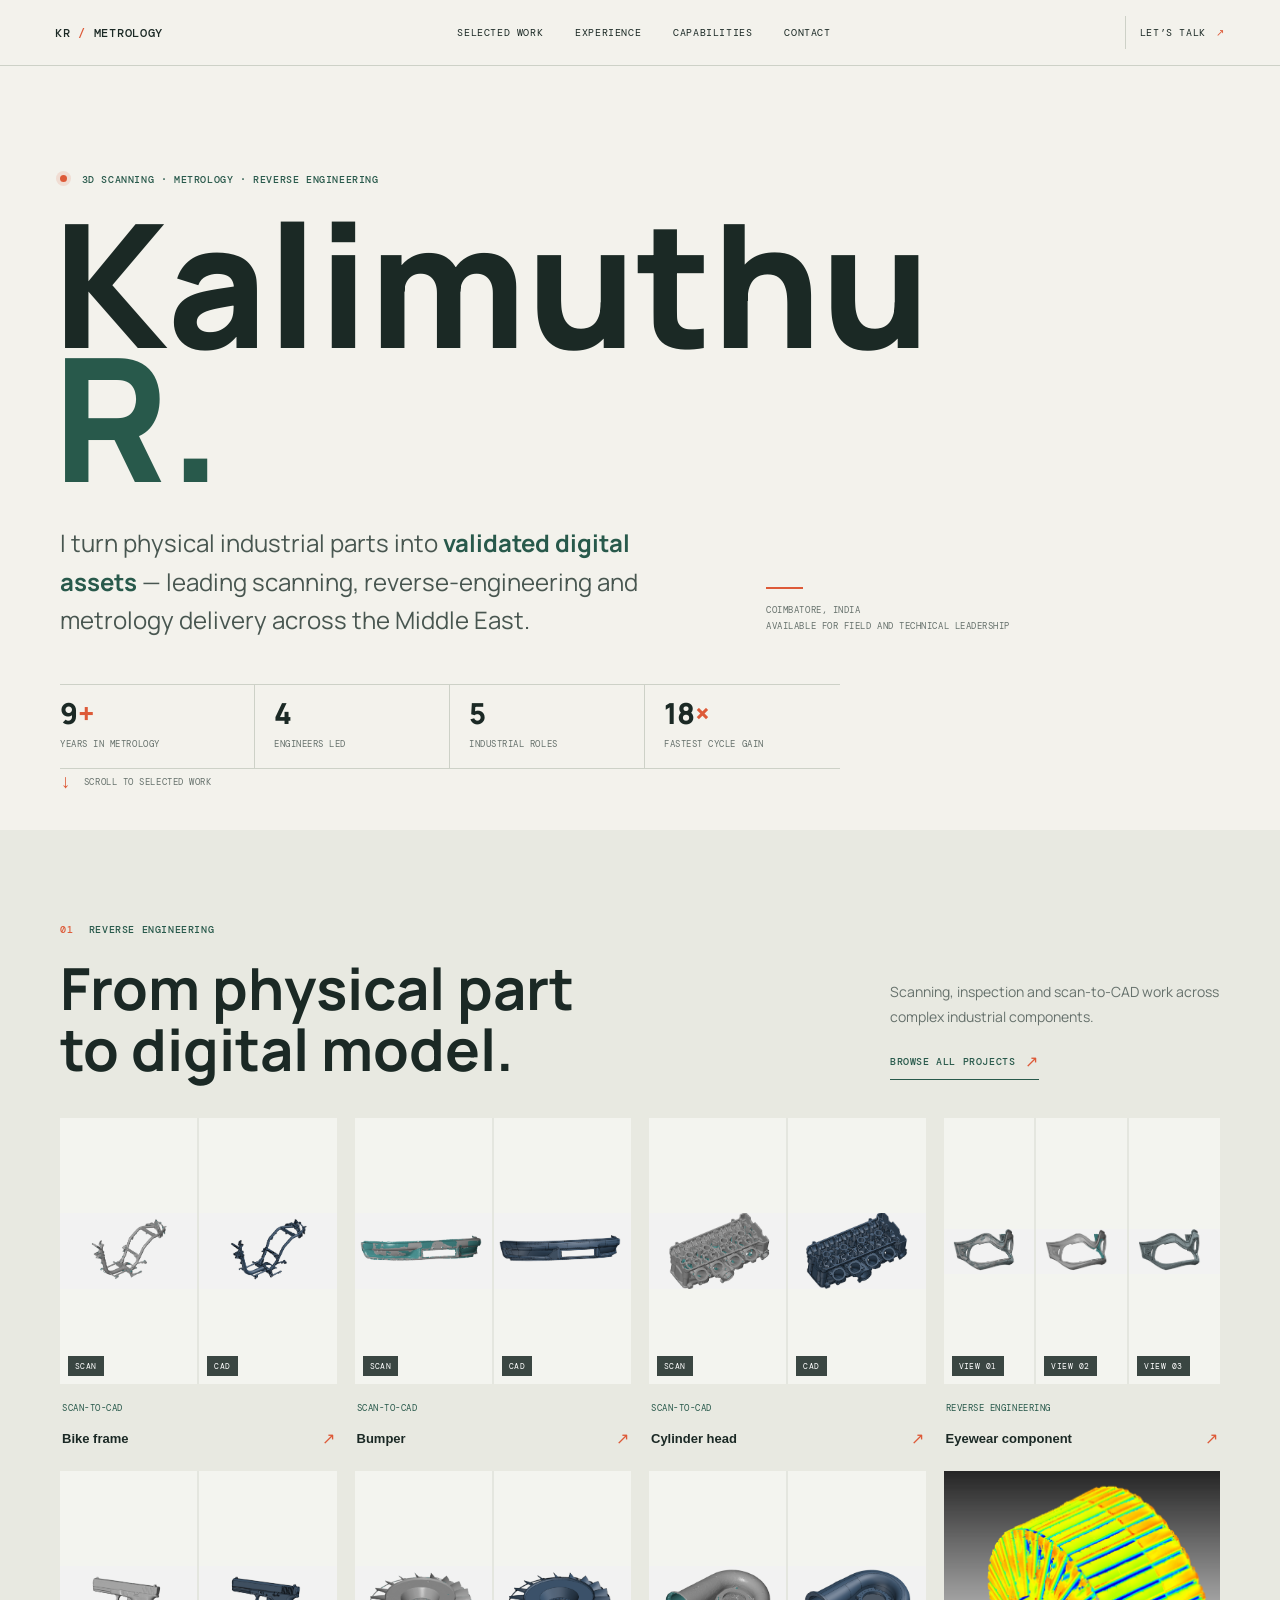
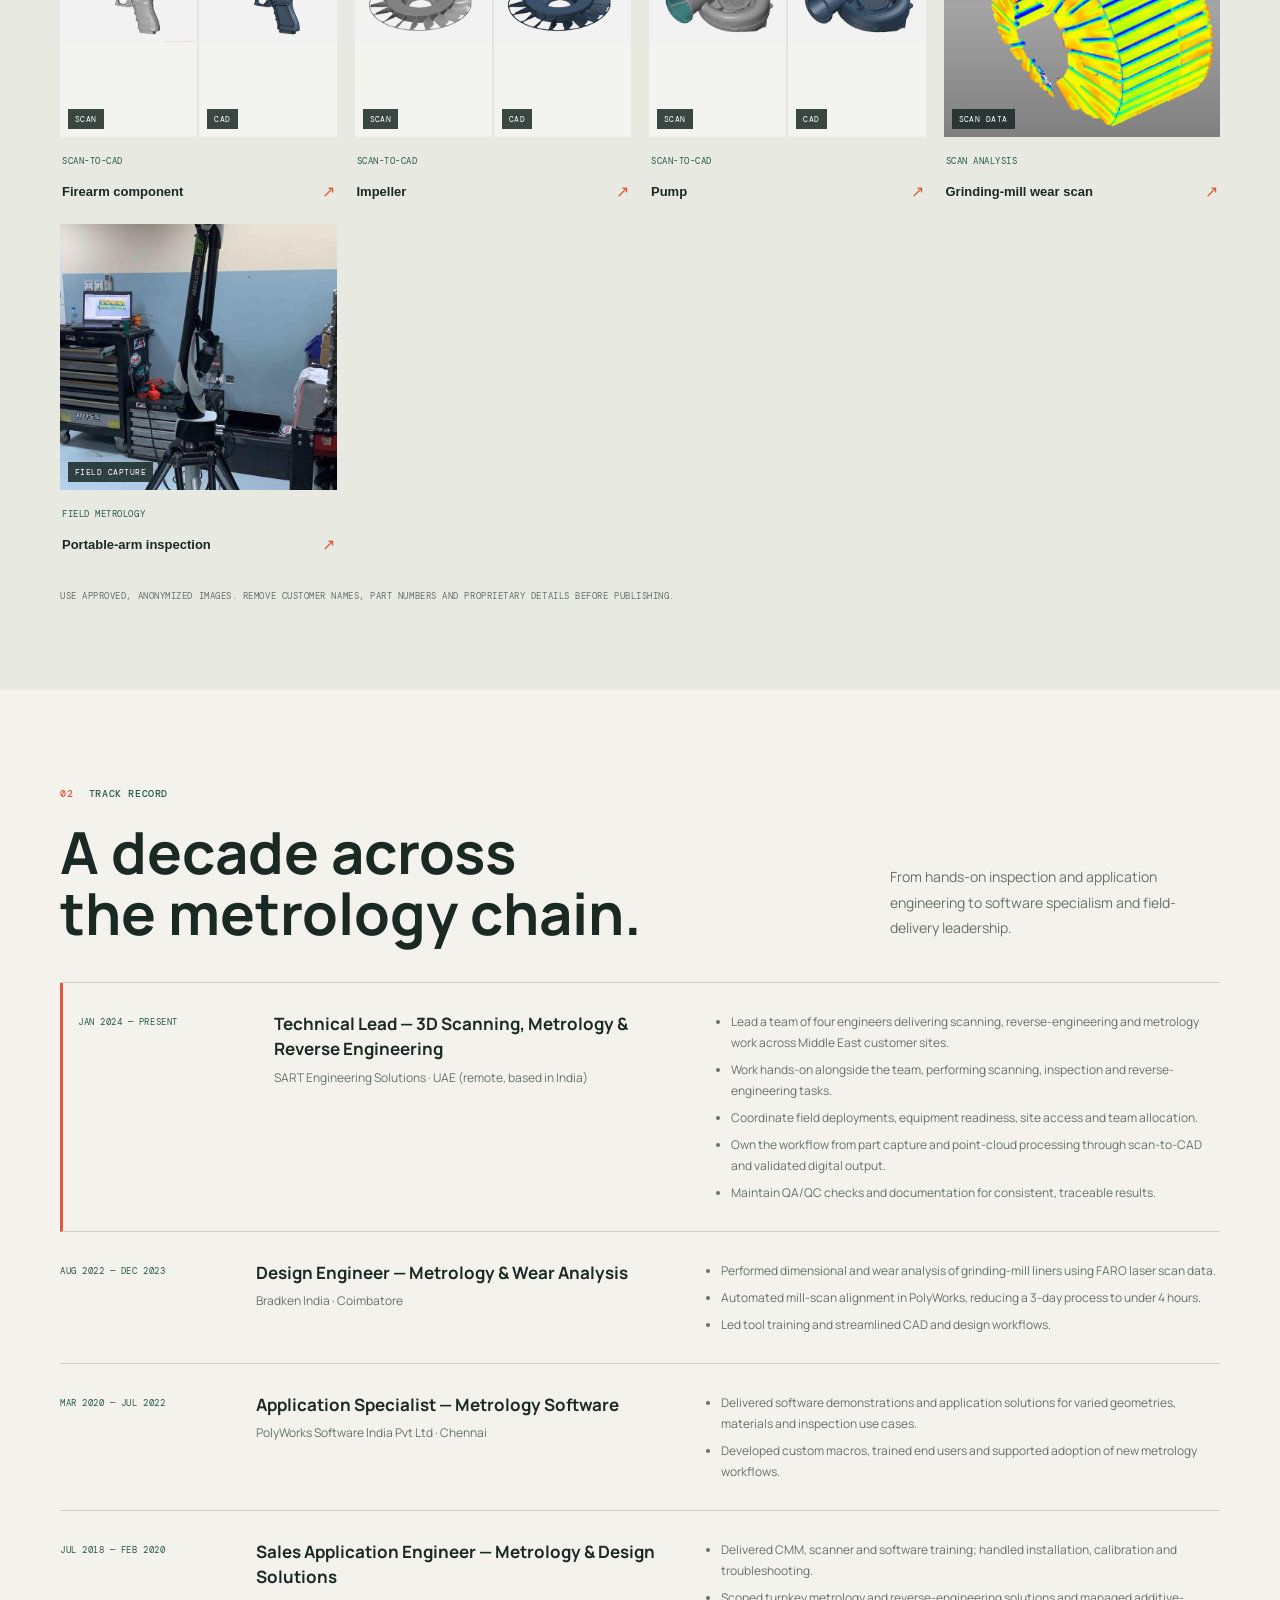
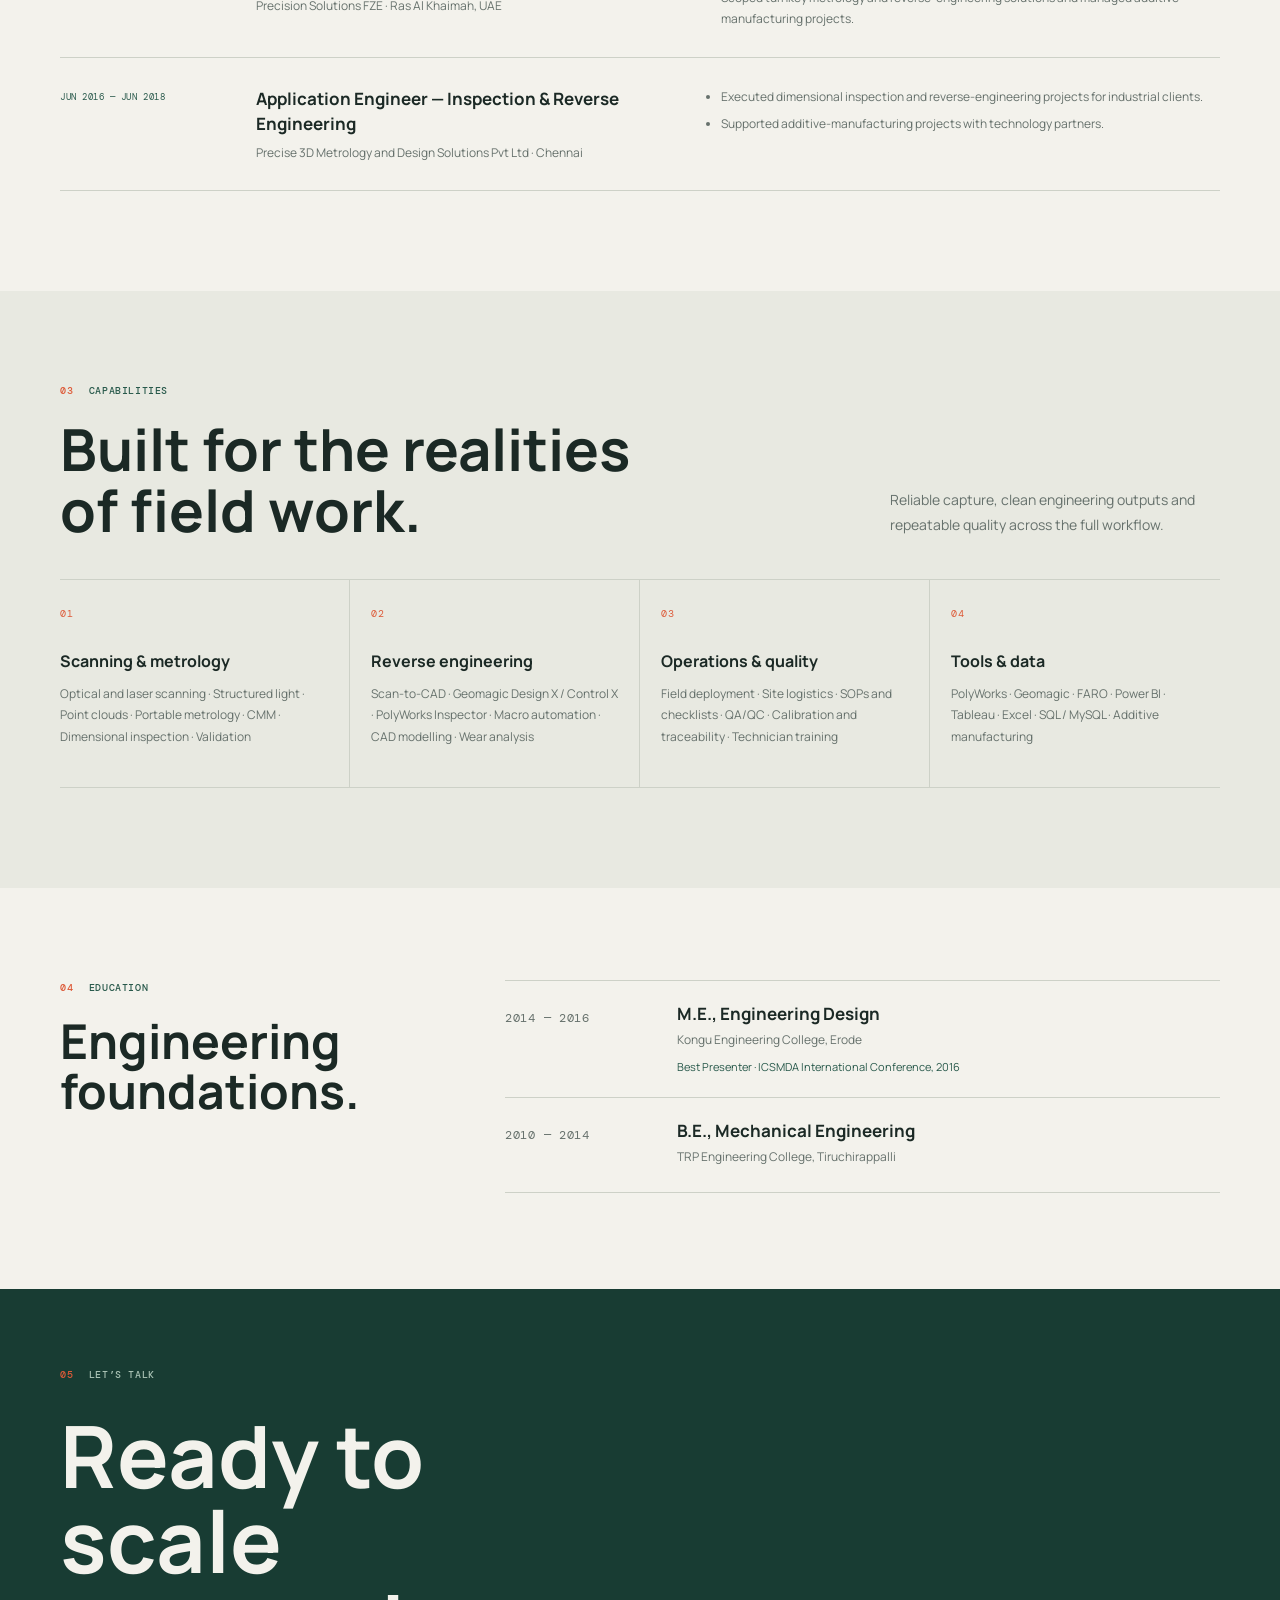
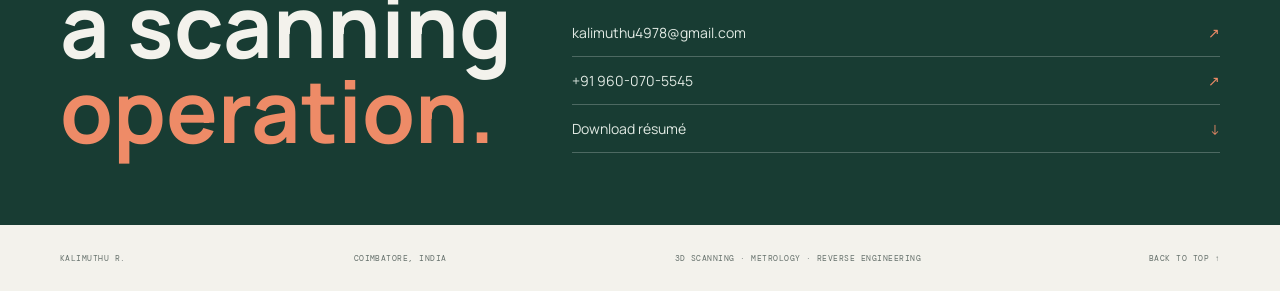
==== index.html @ 6bebb35a "Publish portfolio and GitHub Pages site" ====
<!doctype html>
<html lang="en">
  <head>
    <meta charset="utf-8" />
    <meta name="viewport" content="width=device-width, initial-scale=1" />
    <meta name="theme-color" content="#f3f2ec" />
    <meta
      name="description"
      content="Kalimuthu R. leads industrial 3D scanning, metrology and reverse-engineering delivery, building workflows that are fast, repeatable and traceable."
    />
    <title>Kalimuthu R. | 3D Scanning & Metrology</title>
    <link rel="preconnect" href="https://fonts.googleapis.com" />
    <link rel="preconnect" href="https://fonts.gstatic.com" crossorigin />
    <link
      href="https://fonts.googleapis.com/css2?family=DM+Mono:wght@400;500&family=Manrope:wght@400;500;600;700;800&display=swap"
      rel="stylesheet"
    />
    <link rel="stylesheet" href="styles.css" />
  </head>
  <body>
    <header class="topbar">
      <a class="wordmark" href="#top" aria-label="Kalimuthu R. home">KR<span> / </span>METROLOGY</a>
      <nav aria-label="Main navigation">
        <a href="#work">Selected work</a>
        <a href="#experience">Experience</a>
        <a href="#capabilities">Capabilities</a>
        <a href="#contact">Contact</a>
      </nav>
      <a class="topbar-cta" href="#contact">Let’s talk <span aria-hidden="true">↗</span></a>
    </header>

    <main id="top">
      <section class="hero section-wrap" aria-labelledby="hero-title">
        <div class="hero-copy">
          <p class="eyebrow"><span class="status-dot"></span> 3D SCANNING · METROLOGY · REVERSE ENGINEERING</p>
          <h1 id="hero-title">Kalimuthu<br /><span>R.</span></h1>
          <div class="hero-bottom">
            <p class="hero-intro">I turn physical industrial parts into <strong>validated digital assets</strong> — leading scanning, reverse-engineering and metrology delivery across the Middle East.</p>
            <div class="hero-note"><span class="note-rule"></span> Coimbatore, India<br />Available for field and technical leadership</div>
          </div>
          <div class="stats" aria-label="Career highlights">
            <div><strong>9<span>+</span></strong><small>Years in metrology</small></div>
            <div><strong>4</strong><small>Engineers led</small></div>
            <div><strong>5</strong><small>Industrial roles</small></div>
            <div><strong>18<span>×</span></strong><small>Fastest cycle gain</small></div>
          </div>
        </div>
        <a class="hero-scroll" href="#work"><span>↓</span> SCROLL TO SELECTED WORK</a>
      </section>

      <section class="work-section" id="work" aria-labelledby="work-title">
        <div class="section-wrap">
          <div class="section-heading">
            <div>
              <p class="eyebrow"><span class="section-index">01</span> REVERSE ENGINEERING</p>
              <h2 id="work-title">From physical part<br />to digital model.</h2>
            </div>
            <div class="work-actions">
              <p class="section-summary">Scanning, inspection and scan-to-CAD work across complex industrial components.</p>
              <button class="gallery-open" id="open-gallery" type="button">Browse all projects <span aria-hidden="true">↗</span></button>
            </div>
          </div>

          <div class="project-grid" id="project-grid" aria-label="Scanning and reverse-engineering projects"></div>
          <p class="image-guidance">Use approved, anonymized images. Remove customer names, part numbers and proprietary details before publishing.</p>
        </div>
      </section>

      <section class="experience-section section-wrap" id="experience" aria-labelledby="experience-title">
        <div class="section-heading">
          <div>
            <p class="eyebrow"><span class="section-index">02</span> TRACK RECORD</p>
            <h2 id="experience-title">A decade across<br />the metrology chain.</h2>
          </div>
          <p class="section-summary">From hands-on inspection and application engineering to software specialism and field-delivery leadership.</p>
        </div>
        <div class="timeline">
          <article class="role role-current">
            <p class="role-date">JAN 2024 — PRESENT</p>
            <div><h3>Technical Lead — 3D Scanning, Metrology &amp; Reverse Engineering</h3><p class="role-company">SART Engineering Solutions · UAE (remote, based in India)</p></div>
            <ul>
              <li>Lead a team of four engineers delivering scanning, reverse-engineering and metrology work across Middle East customer sites.</li>
              <li>Work hands-on alongside the team, performing scanning, inspection and reverse-engineering tasks.</li>
              <li>Coordinate field deployments, equipment readiness, site access and team allocation.</li>
              <li>Own the workflow from part capture and point-cloud processing through scan-to-CAD and validated digital output.</li>
              <li>Maintain QA/QC checks and documentation for consistent, traceable results.</li>
            </ul>
          </article>
          <article class="role">
            <p class="role-date">AUG 2022 — DEC 2023</p>
            <div><h3>Design Engineer — Metrology &amp; Wear Analysis</h3><p class="role-company">Bradken India · Coimbatore</p></div>
            <ul>
              <li>Performed dimensional and wear analysis of grinding-mill liners using FARO laser scan data.</li>
              <li>Automated mill-scan alignment in PolyWorks, reducing a 3-day process to under 4 hours.</li>
              <li>Led tool training and streamlined CAD and design workflows.</li>
            </ul>
          </article>
          <article class="role">
            <p class="role-date">MAR 2020 — JUL 2022</p>
            <div><h3>Application Specialist — Metrology Software</h3><p class="role-company">PolyWorks Software India Pvt Ltd · Chennai</p></div>
            <ul>
              <li>Delivered software demonstrations and application solutions for varied geometries, materials and inspection use cases.</li>
              <li>Developed custom macros, trained end users and supported adoption of new metrology workflows.</li>
            </ul>
          </article>
          <article class="role">
            <p class="role-date">JUL 2018 — FEB 2020</p>
            <div><h3>Sales Application Engineer — Metrology &amp; Design Solutions</h3><p class="role-company">Precision Solutions FZE · Ras Al Khaimah, UAE</p></div>
            <ul>
              <li>Delivered CMM, scanner and software training; handled installation, calibration and troubleshooting.</li>
              <li>Scoped turnkey metrology and reverse-engineering solutions and managed additive-manufacturing projects.</li>
            </ul>
          </article>
          <article class="role">
            <p class="role-date">JUN 2016 — JUN 2018</p>
            <div><h3>Application Engineer — Inspection &amp; Reverse Engineering</h3><p class="role-company">Precise 3D Metrology and Design Solutions Pvt Ltd · Chennai</p></div>
            <ul>
              <li>Executed dimensional inspection and reverse-engineering projects for industrial clients.</li>
              <li>Supported additive-manufacturing projects with technology partners.</li>
            </ul>
          </article>
        </div>
      </section>

      <section class="capabilities-section" id="capabilities" aria-labelledby="capabilities-title">
        <div class="section-wrap">
          <div class="section-heading">
            <div><p class="eyebrow"><span class="section-index">03</span> CAPABILITIES</p><h2 id="capabilities-title">Built for the realities<br />of field work.</h2></div>
            <p class="section-summary">Reliable capture, clean engineering outputs and repeatable quality across the full workflow.</p>
          </div>
          <div class="capability-grid">
            <article><span class="cap-number">01</span><h3>Scanning &amp; metrology</h3><p>Optical and laser scanning · Structured light · Point clouds · Portable metrology · CMM · Dimensional inspection · Validation</p></article>
            <article><span class="cap-number">02</span><h3>Reverse engineering</h3><p>Scan-to-CAD · Geomagic Design X / Control X · PolyWorks Inspector · Macro automation · CAD modelling · Wear analysis</p></article>
            <article><span class="cap-number">03</span><h3>Operations &amp; quality</h3><p>Field deployment · Site logistics · SOPs and checklists · QA/QC · Calibration and traceability · Technician training</p></article>
            <article><span class="cap-number">04</span><h3>Tools &amp; data</h3><p>PolyWorks · Geomagic · FARO · Power BI · Tableau · Excel · SQL / MySQL · Additive manufacturing</p></article>
          </div>
        </div>
      </section>

      <section class="education-section section-wrap" aria-labelledby="education-title">
        <div class="education-heading"><p class="eyebrow"><span class="section-index">04</span> EDUCATION</p><h2 id="education-title">Engineering<br />foundations.</h2></div>
        <div class="education-list">
          <article><p class="role-date">2014 — 2016</p><div><h3>M.E., Engineering Design</h3><p>Kongu Engineering College, Erode</p><small>Best Presenter · ICSMDA International Conference, 2016</small></div></article>
          <article><p class="role-date">2010 — 2014</p><div><h3>B.E., Mechanical Engineering</h3><p>TRP Engineering College, Tiruchirappalli</p></div></article>
        </div>
      </section>

      <section class="contact-section" id="contact" aria-labelledby="contact-title">
        <div class="section-wrap contact-inner">
          <p class="eyebrow"><span class="section-index">05</span> LET’S TALK</p>
          <h2 id="contact-title">Ready to scale<br />a scanning <em>operation.</em></h2>
          <div class="contact-links">
            <a href="mailto:kalimuthu4978@gmail.com">kalimuthu4978@gmail.com <span aria-hidden="true">↗</span></a>
            <a href="tel:+919600705545">+91 960-070-5545 <span aria-hidden="true">↗</span></a>
            <a href="assets/Kalimuthu_R_Resume.pdf" download>Download résumé <span aria-hidden="true">↓</span></a>
          </div>
        </div>
      </section>
    </main>

    <dialog class="gallery-dialog" id="project-gallery" aria-labelledby="gallery-title">
      <div class="gallery-shell">
        <div class="gallery-topline">
          <div><p class="eyebrow">PROJECT GALLERY</p><h2 id="gallery-title">Scanning &amp; reverse-engineering projects</h2></div>
          <button class="gallery-close" type="button" aria-label="Close project gallery">×</button>
        </div>
        <div class="gallery-viewport">
          <div class="gallery-track" id="gallery-track"></div>
        </div>
        <div class="gallery-controls">
          <button class="gallery-arrow" id="gallery-previous" type="button"><span aria-hidden="true">←</span> Previous</button>
          <span class="gallery-count" id="gallery-count" aria-live="polite">01 / 09</span>
          <div class="gallery-dots" aria-label="Choose a project"></div>
          <button class="gallery-arrow" id="gallery-next" type="button">Next <span aria-hidden="true">→</span></button>
        </div>
      </div>
    </dialog>

    <footer class="footer section-wrap"><span>KALIMUTHU R.</span><span>COIMBATORE, INDIA</span><span>3D SCANNING · METROLOGY · REVERSE ENGINEERING</span><a href="#top">BACK TO TOP ↑</a></footer>

    <script>
      const projects = [
        {
          title: "Bike frame",
          category: "Scan-to-CAD",
          description: "Captured scan and reconstructed CAD views of a bike frame.",
          images: [
            { src: "assets/RE/Bike%20Frame/Scan.png", label: "SCAN", alt: "3D scan of a bike frame" },
            { src: "assets/RE/Bike%20Frame/CAD.png", label: "CAD", alt: "CAD model of a bike frame" },
          ],
        },
        {
          title: "Bumper",
          category: "Scan-to-CAD",
          description: "Scan and CAD references for a bumper component.",
          images: [
            { src: "assets/RE/Bumper/scan.png", label: "SCAN", alt: "3D scan of a bumper" },
            { src: "assets/RE/Bumper/CAD.png", label: "CAD", alt: "CAD model of a bumper" },
          ],
        },
        {
          title: "Cylinder head",
          category: "Scan-to-CAD",
          description: "Scanned and reconstructed views of a cylinder head.",
          images: [
            { src: "assets/RE/cylinder%20head/scan.png", label: "SCAN", alt: "3D scan of a cylinder head" },
            { src: "assets/RE/cylinder%20head/cad.png", label: "CAD", alt: "CAD model of a cylinder head" },
          ],
        },
        {
          title: "Eyewear component",
          category: "Reverse engineering",
          description: "Three reference views from an eyewear reverse-engineering project.",
          images: [
            { src: "assets/RE/Eye%20wear/01.png", label: "VIEW 01", alt: "Eyewear project reference view 1" },
            { src: "assets/RE/Eye%20wear/02.png", label: "VIEW 02", alt: "Eyewear project reference view 2" },
            { src: "assets/RE/Eye%20wear/03.png", label: "VIEW 03", alt: "Eyewear project reference view 3" },
          ],
        },
        {
          title: "Firearm component",
          category: "Scan-to-CAD",
          description: "Scan and CAD reference views of a firearm component.",
          images: [
            { src: "assets/RE/gun/scan.png", label: "SCAN", alt: "3D scan of a firearm component" },
            { src: "assets/RE/gun/CAD.png", label: "CAD", alt: "CAD model of a firearm component" },
          ],
        },
        {
          title: "Impeller",
          category: "Scan-to-CAD",
          description: "Captured scan and CAD reconstruction references for an impeller.",
          images: [
            { src: "assets/RE/impeller/scan.png", label: "SCAN", alt: "3D scan of an impeller" },
            { src: "assets/RE/impeller/cad.png", label: "CAD", alt: "CAD model of an impeller" },
          ],
        },
        {
          title: "Pump",
          category: "Scan-to-CAD",
          description: "Scan and CAD reference views of a pump component.",
          images: [
            { src: "assets/RE/pump/scan.png", label: "SCAN", alt: "3D scan of a pump component" },
            { src: "assets/RE/pump/cad.png", label: "CAD", alt: "CAD model of a pump component" },
          ],
        },
        {
          title: "Grinding-mill wear scan",
          category: "Scan analysis",
          description: "Color-map visualization from an industrial scan and wear-analysis workflow.",
          images: [
            { src: "assets/mill-scan-alignment.jpg", label: "SCAN DATA", alt: "Color-map scan visualization of a grinding-mill liner" },
          ],
        },
        {
          title: "Portable-arm inspection",
          category: "Field metrology",
          description: "Portable metrology setup for capturing a mechanical component.",
          images: [
            { src: "assets/field-scanning.jpeg", label: "FIELD CAPTURE", alt: "Portable measuring arm set up beside an engine component" },
          ],
        },
      ];

      const projectGrid = document.querySelector("#project-grid");
      const gallery = document.querySelector("#project-gallery");
      const galleryTrack = document.querySelector("#gallery-track");
      const galleryCount = document.querySelector("#gallery-count");
      const galleryDotsContainer = document.querySelector(".gallery-dots");
      const gallerySlides = [];
      const galleryDots = [];
      let activeSlide = 0;

      projects.forEach((project, index) => {
        const card = document.createElement("button");
        card.className = "project-card";
        card.type = "button";
        card.dataset.gallerySlide = String(index);
        card.setAttribute("aria-label", `Open project: ${project.title}`);

        const cardImages = document.createElement("span");
        cardImages.className = `project-card-media${project.images.length === 1 ? " single" : ""}`;
        cardImages.style.gridTemplateColumns = `repeat(${project.images.length}, minmax(0, 1fr))`;
        project.images.forEach((image) => cardImages.append(createProjectImage(image, false)));

        const cardCaption = document.createElement("span");
        cardCaption.className = "project-card-caption";
        const category = document.createElement("span");
        category.className = "project-card-type";
        category.textContent = project.category;
        const title = document.createElement("strong");
        title.textContent = project.title;
        const arrow = document.createElement("span");
        arrow.className = "project-card-arrow";
        arrow.setAttribute("aria-hidden", "true");
        arrow.textContent = "↗";
        cardCaption.append(category, title, arrow);
        card.append(cardImages, cardCaption);
        projectGrid.append(card);

        const slide = document.createElement("article");
        slide.className = "gallery-slide";
        slide.setAttribute("aria-label", `Project ${index + 1} of ${projects.length}: ${project.title}`);
        const galleryImages = document.createElement("div");
        galleryImages.className = `gallery-images count-${project.images.length}`;
        galleryImages.dataset.count = String(project.images.length);
        galleryImages.style.gridTemplateColumns = `repeat(${project.images.length === 3 ? 2 : project.images.length}, minmax(0, 1fr))`;
        project.images.forEach((image) => galleryImages.append(createProjectImage(image, true)));

        const caption = document.createElement("div");
        caption.className = "gallery-caption";
        const projectType = document.createElement("p");
        projectType.className = "project-card-type";
        projectType.textContent = `${project.category} · ${String(index + 1).padStart(2, "0")}`;
        const projectTitle = document.createElement("h3");
        projectTitle.textContent = project.title;
        const description = document.createElement("p");
        description.textContent = project.description;
        caption.append(projectType, projectTitle, description);
        slide.append(galleryImages, caption);
        galleryTrack.append(slide);
        gallerySlides.push(slide);

        const dot = document.createElement("button");
        dot.type = "button";
        dot.setAttribute("aria-label", `Show project ${index + 1}: ${project.title}`);
        dot.setAttribute("aria-pressed", String(index === 0));
        galleryDotsContainer.append(dot);
        galleryDots.push(dot);
      });

      function createProjectImage(image, inGallery) {
        const frame = document.createElement(inGallery ? "figure" : "span");
        frame.className = "project-image";
        const photo = new Image();
        photo.src = image.src;
        photo.alt = image.alt;
        photo.loading = "lazy";
        const label = document.createElement(inGallery ? "figcaption" : "span");
        label.className = "project-image-label";
        label.textContent = image.label;
        frame.append(photo, label);
        return frame;
      }

      function showSlide(index) {
        activeSlide = (index + gallerySlides.length) % gallerySlides.length;
        galleryTrack.style.transform = `translateX(-${activeSlide * 100}%)`;
        galleryCount.textContent = `${String(activeSlide + 1).padStart(2, "0")} / ${String(gallerySlides.length).padStart(2, "0")}`;
        gallerySlides[activeSlide].querySelectorAll("img").forEach((photo) => { photo.loading = "eager"; });
        galleryDots.forEach((dot, dotIndex) => dot.setAttribute("aria-pressed", String(dotIndex === activeSlide)));
      }

      function openGallery(index = 0) {
        showSlide(index);
        gallery.showModal();
      }

      document.querySelector("#open-gallery").addEventListener("click", () => openGallery());
      document.querySelectorAll("[data-gallery-slide]").forEach((card) => {
        card.addEventListener("click", () => openGallery(Number(card.dataset.gallerySlide)));
      });
      document.querySelector(".gallery-close").addEventListener("click", () => gallery.close());
      document.querySelector("#gallery-previous").addEventListener("click", () => showSlide(activeSlide - 1));
      document.querySelector("#gallery-next").addEventListener("click", () => showSlide(activeSlide + 1));
      galleryDots.forEach((dot, index) => dot.addEventListener("click", () => showSlide(index)));
      gallery.addEventListener("click", (event) => {
        if (event.target === gallery) gallery.close();
      });
      document.addEventListener("keydown", (event) => {
        if (!gallery.open) return;
        if (event.key === "Escape") gallery.close();
        if (event.key === "ArrowRight") showSlide(activeSlide + 1);
        if (event.key === "ArrowLeft") showSlide(activeSlide - 1);
      });
    </script>
  </body>
</html>
---- styles.css ----
:root {
  color-scheme: light;
  --paper: #f3f2ec;
  --paper-deep: #e8e9e1;
  --ink: #1b2925;
  --muted: #66716c;
  --line: #cdd1c7;
  --green: #28594b;
  --green-dark: #183c33;
  --signal: #dd5a38;
  --mono: "DM Mono", "Courier New", monospace;
  --sans: "Manrope", "Trebuchet MS", sans-serif;
  font-family: var(--sans);
  font-synthesis: none;
  text-rendering: optimizeLegibility;
  scroll-behavior: smooth;
}

* { box-sizing: border-box; }
body { margin: 0; background: var(--paper); color: var(--ink); }
a { color: inherit; }
.section-wrap { width: min(1160px, calc(100% - 64px)); margin-inline: auto; }
.topbar { height: 66px; padding: 0 4.3vw; display: flex; align-items: center; justify-content: space-between; gap: 32px; border-bottom: 1px solid var(--line); background: var(--paper); }
.wordmark, .topbar nav a, .topbar-cta, .eyebrow, .hero-note, .stats small, .hero-scroll, .project-meta, .result-line, .image-guidance, .role-date, .cap-number, .photo-placeholder, .photo-caption, .footer { font-family: var(--mono); text-transform: uppercase; letter-spacing: .06em; }
.wordmark { text-decoration: none; font-size: 12px; font-weight: 500; white-space: nowrap; }
.wordmark span { color: var(--signal); }
.topbar nav { display: flex; align-items: center; gap: clamp(16px, 2.5vw, 36px); }
.topbar nav a, .topbar-cta { font-size: 10px; text-decoration: none; transition: color .2s ease; }
.topbar nav a:hover, .topbar-cta:hover { color: var(--signal); }
.topbar-cta { padding: 10px 0 10px 14px; border-left: 1px solid var(--line); white-space: nowrap; }
.topbar-cta span { color: var(--signal); padding-left: 4px; }
.hero { min-height: 690px; padding-top: 106px; padding-bottom: 36px; display: flex; flex-direction: column; justify-content: space-between; position: relative; }
.hero::before { content: ""; position: absolute; z-index: 0; inset: 0; pointer-events: none; opacity: .34; background-image: linear-gradient(to right, transparent 49.7%, #d9dcd4 50%, transparent 50.3%), linear-gradient(to bottom, transparent 49.7%, #d9dcd4 50%, transparent 50.3%); background-size: 96px 96px; mask-image: linear-gradient(to bottom, #000 0%, transparent 82%); }
.hero-copy, .hero-scroll { position: relative; z-index: 1; }
.eyebrow { margin: 0; color: var(--green); font-size: 10px; font-weight: 500; line-height: 1.6; }
.status-dot { display: inline-block; width: 7px; height: 7px; margin-right: 8px; border-radius: 50%; background: var(--signal); vertical-align: 1px; box-shadow: 0 0 0 4px #dd5a3824; }
.hero h1 { margin: 28px 0 26px -7px; font-size: 172px; font-weight: 800; line-height: .78; letter-spacing: 0; }
.hero h1 span { color: var(--green); }
.hero-bottom { display: flex; align-items: end; justify-content: space-between; gap: 40px; max-width: 950px; }
.hero-intro { max-width: 625px; margin: 14px 0 0; font-size: 24px; line-height: 1.6; color: #485650; }
.hero-intro strong { color: var(--green); font-weight: 700; }
.hero-note { min-width: 220px; padding-bottom: 5px; font-size: 9px; line-height: 1.8; color: var(--muted); }
.note-rule { display: block; width: 37px; height: 2px; margin-bottom: 13px; background: var(--signal); }
.stats { width: min(780px, 100%); margin-top: 45px; display: grid; grid-template-columns: repeat(4, 1fr); border-block: 1px solid var(--line); }
.stats div { min-height: 83px; padding: 14px 19px 12px; border-right: 1px solid var(--line); }
.stats div:first-child { padding-left: 0; }
.stats div:last-child { border: 0; }
.stats strong { display: block; font-size: 29px; line-height: 1; font-weight: 800; }
.stats strong span { color: var(--signal); }
.stats small { display: block; margin-top: 10px; color: var(--muted); font-size: 9px; line-height: 1.4; }
.hero-scroll { display: inline-flex; align-items: center; gap: 12px; width: fit-content; color: var(--muted); font-size: 9px; text-decoration: none; }
.hero-scroll span { color: var(--signal); font-size: 19px; }
.work-section { padding: 92px 0 86px; background: var(--paper-deep); }
.section-heading { display: flex; align-items: end; justify-content: space-between; gap: 50px; margin-bottom: 38px; }
.section-index { margin-right: 9px; color: var(--signal); }
.section-heading h2, .field-copy h2, .education-heading h2 { margin: 20px 0 0; font-size: 58px; line-height: 1.05; letter-spacing: 0; font-weight: 700; }
.section-summary { max-width: 330px; margin: 0 0 4px; color: var(--muted); font-size: 14px; line-height: 1.8; }
.work-actions { display: grid; justify-items: start; gap: 18px; }
.gallery-open { padding: 0 0 7px; display: inline-flex; align-items: center; gap: 10px; border: 0; border-bottom: 1px solid var(--green); background: transparent; color: var(--green); font: 500 10px var(--mono); letter-spacing: .06em; text-transform: uppercase; cursor: pointer; }
.gallery-open span { color: var(--signal); font-size: 16px; }
.gallery-open:hover { color: var(--signal); border-color: var(--signal); }
.project-grid { display: grid; grid-template-columns: repeat(4, minmax(0, 1fr)); gap: 18px; align-items: start; }
.project-card { min-width: 0; padding: 0; display: block; border: 0; background: transparent; color: inherit; text-align: left; cursor: pointer; }
.project-card:focus-visible, .gallery-open:focus-visible, .gallery-close:focus-visible, .gallery-arrow:focus-visible, .gallery-dots button:focus-visible { outline: 2px solid var(--signal); outline-offset: 4px; }
.project-card-media { aspect-ratio: 1.04; display: grid; gap: 2px; overflow: hidden; background: #e4e6df; }
.project-card-media.single { grid-template-columns: 1fr !important; }
.project-image { position: relative; min-width: 0; min-height: 0; display: block; overflow: hidden; background: #f3f4ef; }
.project-image img { display: block; width: 100%; height: 100%; object-fit: contain; background: #f3f4ef; }
.project-card-media.single .project-image img { object-fit: cover; }
.project-image-label { position: absolute; z-index: 1; left: 8px; bottom: 8px; padding: 5px 7px; background: #1b2925d9; color: white; font: 8px var(--mono); letter-spacing: .06em; }
.project-card-caption { min-height: 69px; padding: 13px 2px 0; display: grid; grid-template-columns: 1fr auto; align-items: center; gap: 5px 8px; }
.project-card-type { grid-column: 1 / -1; margin: 0; color: var(--green); font: 9px var(--mono); letter-spacing: .06em; text-transform: uppercase; }
.project-card-caption strong { font-size: 13px; line-height: 1.35; font-weight: 700; }
.project-card-arrow { color: var(--signal); font-size: 16px; transition: transform .2s ease; }
.project-card:hover .project-card-arrow { transform: translate(2px, -2px); }
.project-card:hover .project-image img { transform: scale(1.025); }
.project-card .project-image img { transition: transform .35s ease; }
.image-guidance { margin: 30px 0 0; color: var(--muted); font-size: 9px; line-height: 1.7; }
.field-section { padding: 88px 0; background: var(--green-dark); color: var(--paper); }
.field-layout { display: grid; grid-template-columns: .72fr 1.28fr; align-items: center; gap: 64px; }
.field-copy .eyebrow { color: #a9c2b4; }
.field-copy h2 { margin-top: 25px; font-size: clamp(38px, 5vw, 60px); }
.field-copy > p:last-child { max-width: 320px; margin: 18px 0 0; color: #c0cdc6; font-size: 14px; line-height: 1.8; }
.field-photo { height: 440px; background-color: #33564a; background-image: linear-gradient(135deg, #31594b 0%, #23443b 100%); }
.field-photo .photo-placeholder { color: #d3e0d8; }
.field-photo .photo-placeholder small { color: #b2c3b8; }
.experience-section { padding-top: 96px; padding-bottom: 100px; }
.timeline { border-top: 1px solid var(--line); }
.role { display: grid; grid-template-columns: 170px minmax(240px, .82fr) minmax(270px, 1fr); gap: 26px; padding: 28px 0; border-bottom: 1px solid var(--line); }
.role-current { border-left: 3px solid var(--signal); padding-left: 15px; }
.role-date { margin: 4px 0 0; color: var(--green); font-size: 9px; line-height: 1.7; }
.role h3 { margin: 0; font-size: 17px; line-height: 1.5; }
.role-company { margin: 6px 0 0; color: var(--muted); font-size: 12px; line-height: 1.6; }
.role ul { margin: 0; padding-left: 16px; color: var(--muted); font-size: 12px; line-height: 1.75; }
.role li + li { margin-top: 6px; }
.capabilities-section { padding: 92px 0 100px; background: var(--paper-deep); }
.capability-grid { display: grid; grid-template-columns: repeat(4, 1fr); border-block: 1px solid var(--line); }
.capability-grid article { min-height: 207px; padding: 20px 21px 18px; border-right: 1px solid var(--line); }
.capability-grid article:first-child { padding-left: 0; }
.capability-grid article:last-child { border: 0; }
.cap-number { color: var(--signal); font-size: 10px; }
.capability-grid h3 { margin: 28px 0 11px; font-size: 16px; }
.capability-grid p { margin: 0; color: var(--muted); font-size: 12px; line-height: 1.8; }
.education-section { display: grid; grid-template-columns: .7fr 1.3fr; gap: 60px; padding-top: 92px; padding-bottom: 96px; }
.education-heading h2 { font-size: 48px; }
.education-list article { display: grid; grid-template-columns: 150px 1fr; gap: 22px; padding: 21px 0; border-bottom: 1px solid var(--line); }
.education-list article:first-child { border-top: 1px solid var(--line); }
.education-list h3 { margin: 0; font-size: 17px; }
.education-list p { margin: 6px 0; color: var(--muted); font-size: 12px; }
.education-list small { color: var(--green); font-size: 11px; }
.contact-section { padding: 78px 0 72px; background: var(--green-dark); color: var(--paper); }
.contact-inner { display: grid; grid-template-columns: 1fr 1.4fr; column-gap: 50px; align-items: start; }
.contact-inner .eyebrow { color: #a9c2b4; }
.contact-inner h2 { grid-column: 1; margin: 30px 0 0; font-size: 86px; line-height: .99; }
.contact-inner h2 em { color: #ee8b67; font-style: normal; }
.contact-links { grid-column: 2; grid-row: 2; align-self: end; display: flex; flex-direction: column; margin-top: 48px; }
.contact-links a { display: flex; align-items: center; justify-content: space-between; gap: 20px; padding: 14px 0; border-bottom: 1px solid #ffffff3b; color: #e0e9e3; font-size: 14px; text-decoration: none; }
.contact-links a span { color: #ee8b67; }
.contact-links a:hover { color: white; }
.footer { min-height: 66px; display: flex; justify-content: space-between; align-items: center; gap: 20px; color: var(--muted); font-size: 8px; }
.footer a { text-decoration: none; }

.gallery-dialog { width: min(1000px, calc(100vw - 32px)); max-width: none; max-height: calc(100dvh - 32px); padding: 0; overflow: hidden; border: 1px solid var(--line); background: var(--paper); color: var(--ink); box-shadow: 0 24px 90px #101c1870; }
.gallery-dialog::backdrop { background: #10231fbd; backdrop-filter: blur(4px); }
.gallery-shell { padding: clamp(16px, 3vw, 32px); }
.gallery-topline { margin-bottom: 20px; display: flex; align-items: start; justify-content: space-between; gap: 24px; }
.gallery-topline h2 { margin: 8px 0 0; font-size: 20px; line-height: 1.25; }
.gallery-close { width: 38px; height: 38px; flex: 0 0 auto; border: 1px solid var(--line); background: transparent; color: var(--ink); font: 28px/1 var(--sans); cursor: pointer; }
.gallery-close:hover { border-color: var(--signal); color: var(--signal); }
.gallery-viewport { overflow: hidden; }
.gallery-track { display: flex; transition: transform .35s ease; touch-action: pan-y; }
.gallery-slide { width: 100%; flex: 0 0 100%; min-width: 0; }
.gallery-images { height: min(52vh, 500px); min-height: 220px; display: grid; gap: 8px; }
.gallery-images .project-image { margin: 0; }
.gallery-images.count-3 { height: auto; min-height: 0; }
.gallery-images.count-3 .project-image { height: min(25vh, 230px); }
.gallery-images.count-3 .project-image:last-child { grid-column: 1 / -1; height: min(20vh, 180px); }
.gallery-caption { padding-top: 17px; }
.gallery-caption h3 { margin: 7px 0 5px; font-size: 25px; line-height: 1.2; }
.gallery-caption > p:last-child { margin: 0; color: var(--muted); font-size: 13px; line-height: 1.6; }
.gallery-controls { padding-top: 21px; display: grid; grid-template-columns: 1fr auto auto 1fr; align-items: center; border-top: 1px solid var(--line); margin-top: 20px; }
.gallery-arrow { padding: 8px 0; display: inline-flex; align-items: center; gap: 9px; width: fit-content; border: 0; background: transparent; color: var(--green); font: 10px var(--mono); text-transform: uppercase; cursor: pointer; }
.gallery-arrow:last-child { justify-self: end; }
.gallery-arrow span { color: var(--signal); font-size: 16px; }
.gallery-count { color: var(--muted); font: 9px var(--mono); letter-spacing: .06em; }
.gallery-dots { display: flex; gap: 2px; }
.gallery-dots button { width: 24px; height: 24px; padding: 0; display: grid; place-items: center; border: 0; background: transparent; cursor: pointer; }
.gallery-dots button::before { width: 7px; height: 7px; border-radius: 50%; background: var(--line); content: ""; }
.gallery-dots button[aria-pressed="true"]::before { background: var(--signal); }

@media (max-width: 800px) {
  .topbar { padding-inline: 24px; }
  .topbar nav { gap: 14px; }
  .topbar nav a { font-size: 9px; }
  .topbar-cta { display: none; }
  .section-wrap { width: min(100% - 48px, 650px); }
  .hero { min-height: 630px; padding-top: 88px; }
  .hero h1 { font-size: 130px; }
  .hero-intro { font-size: 20px; }
  .section-heading h2, .field-copy h2 { font-size: 48px; }
  .project-info h3 { font-size: 30px; }
  .education-heading h2 { font-size: 42px; }
  .contact-inner h2 { font-size: 68px; }
  .hero-bottom { align-items: start; flex-direction: column; gap: 17px; }
  .hero-note { display: flex; align-items: center; gap: 12px; }
  .note-rule { margin: 0; }
  .stats { margin-top: 30px; }
  .section-heading { align-items: start; flex-direction: column; gap: 16px; }
  .section-summary { max-width: 480px; }
  .project-grid { grid-template-columns: repeat(2, minmax(0, 1fr)); gap: 24px 16px; }
  .work-actions { width: 100%; }
  .field-layout { grid-template-columns: 1fr; gap: 28px; }
  .field-copy > p:last-child { max-width: 500px; }
  .field-photo { height: 380px; }
  .role { grid-template-columns: 140px 1fr; gap: 12px 20px; }
  .role ul { grid-column: 2; }
  .capability-grid { grid-template-columns: repeat(2, 1fr); }
  .capability-grid article { border-bottom: 1px solid var(--line); }
  .capability-grid article:nth-child(2) { border-right: 0; }
  .capability-grid article:nth-child(3) { padding-left: 0; }
  .capability-grid article:nth-child(3), .capability-grid article:nth-child(4) { border-bottom: 0; }
  .education-section { grid-template-columns: 1fr; gap: 32px; }
  .education-list article { grid-template-columns: 140px 1fr; }
}

@media (max-width: 540px) {
  .section-wrap { width: calc(100% - 36px); }
  .topbar { height: auto; min-height: 58px; padding-inline: 18px; }
  .wordmark { font-size: 10px; }
  .topbar nav { gap: 10px; }
  .topbar nav a { font-family: var(--mono); font-size: 8px; }
  .topbar nav a:nth-child(3) { display: none; }
  .hero { min-height: 640px; padding-top: 84px; }
  .hero .eyebrow { max-width: 290px; font-size: 9px; }
  .hero h1 { margin-left: -3px; font-size: 68px; }
  .hero-intro { font-size: 17px; }
  .hero-note { font-size: 8px; }
  .stats div { min-height: 76px; padding: 12px 8px; }
  .stats strong { font-size: 23px; }
  .stats small { font-size: 8px; }
  .work-section, .capabilities-section { padding-block: 68px; }
  .section-heading h2, .field-copy h2, .education-heading h2 { font-size: 38px; }
  .project-card-media { aspect-ratio: 1.3; }
  .project-grid { grid-template-columns: 1fr; gap: 23px; }
  .project-card-caption { min-height: 64px; }
  .field-section { padding-block: 68px; }
  .field-photo { height: 290px; }
  .experience-section { padding-block: 68px; }
  .role { grid-template-columns: 1fr; gap: 12px; padding-block: 23px; }
  .role ul { grid-column: 1; }
  .role h3 { font-size: 16px; }
  .capability-grid article { min-height: 0; padding: 17px 13px 18px; }
  .capability-grid article:first-child, .capability-grid article:nth-child(3) { padding-left: 0; }
  .capability-grid h3 { margin-top: 22px; font-size: 14px; }
  .capability-grid p { font-size: 11px; }
  .education-section { padding-block: 68px; }
  .education-list article { grid-template-columns: 1fr; gap: 10px; }
  .contact-section { padding-block: 62px; }
  .contact-inner { grid-template-columns: 1fr; }
  .contact-inner h2 { font-size: 53px; }
  .contact-links { grid-column: 1; grid-row: auto; margin-top: 32px; }
  .contact-links a { font-size: 12px; }
  .footer { min-height: 80px; flex-wrap: wrap; justify-content: flex-start; padding-block: 17px; font-size: 7px; }
  .footer span:last-of-type { flex-basis: 100%; order: 2; }
  .footer a { margin-left: auto; }
  .gallery-dialog { width: calc(100vw - 20px); max-height: calc(100dvh - 20px); }
  .gallery-shell { padding: 14px; }
  .gallery-topline { margin-bottom: 14px; }
  .gallery-topline h2 { font-size: 17px; }
  .gallery-images.count-1, .gallery-images.count-2 { height: 38vh; min-height: 210px; }
  .gallery-images.count-3 .project-image { height: 23vh; min-height: 135px; }
  .gallery-images.count-3 .project-image:last-child { height: 20vh; min-height: 120px; }
  .gallery-caption h3 { font-size: 21px; }
  .gallery-controls { grid-template-columns: 1fr auto 1fr; gap: 5px; }
  .gallery-arrow { width: 44px; height: 44px; justify-content: center; font-size: 0; }
  .gallery-arrow span { font-size: 20px; }
  .gallery-dots { display: none; }
}

@media (prefers-reduced-motion: reduce) {
  :root { scroll-behavior: auto; }
  *, *::before, *::after { transition-duration: .01ms !important; }
}

@media (max-width: 380px) {
  .hero h1 { font-size: 58px; }
}
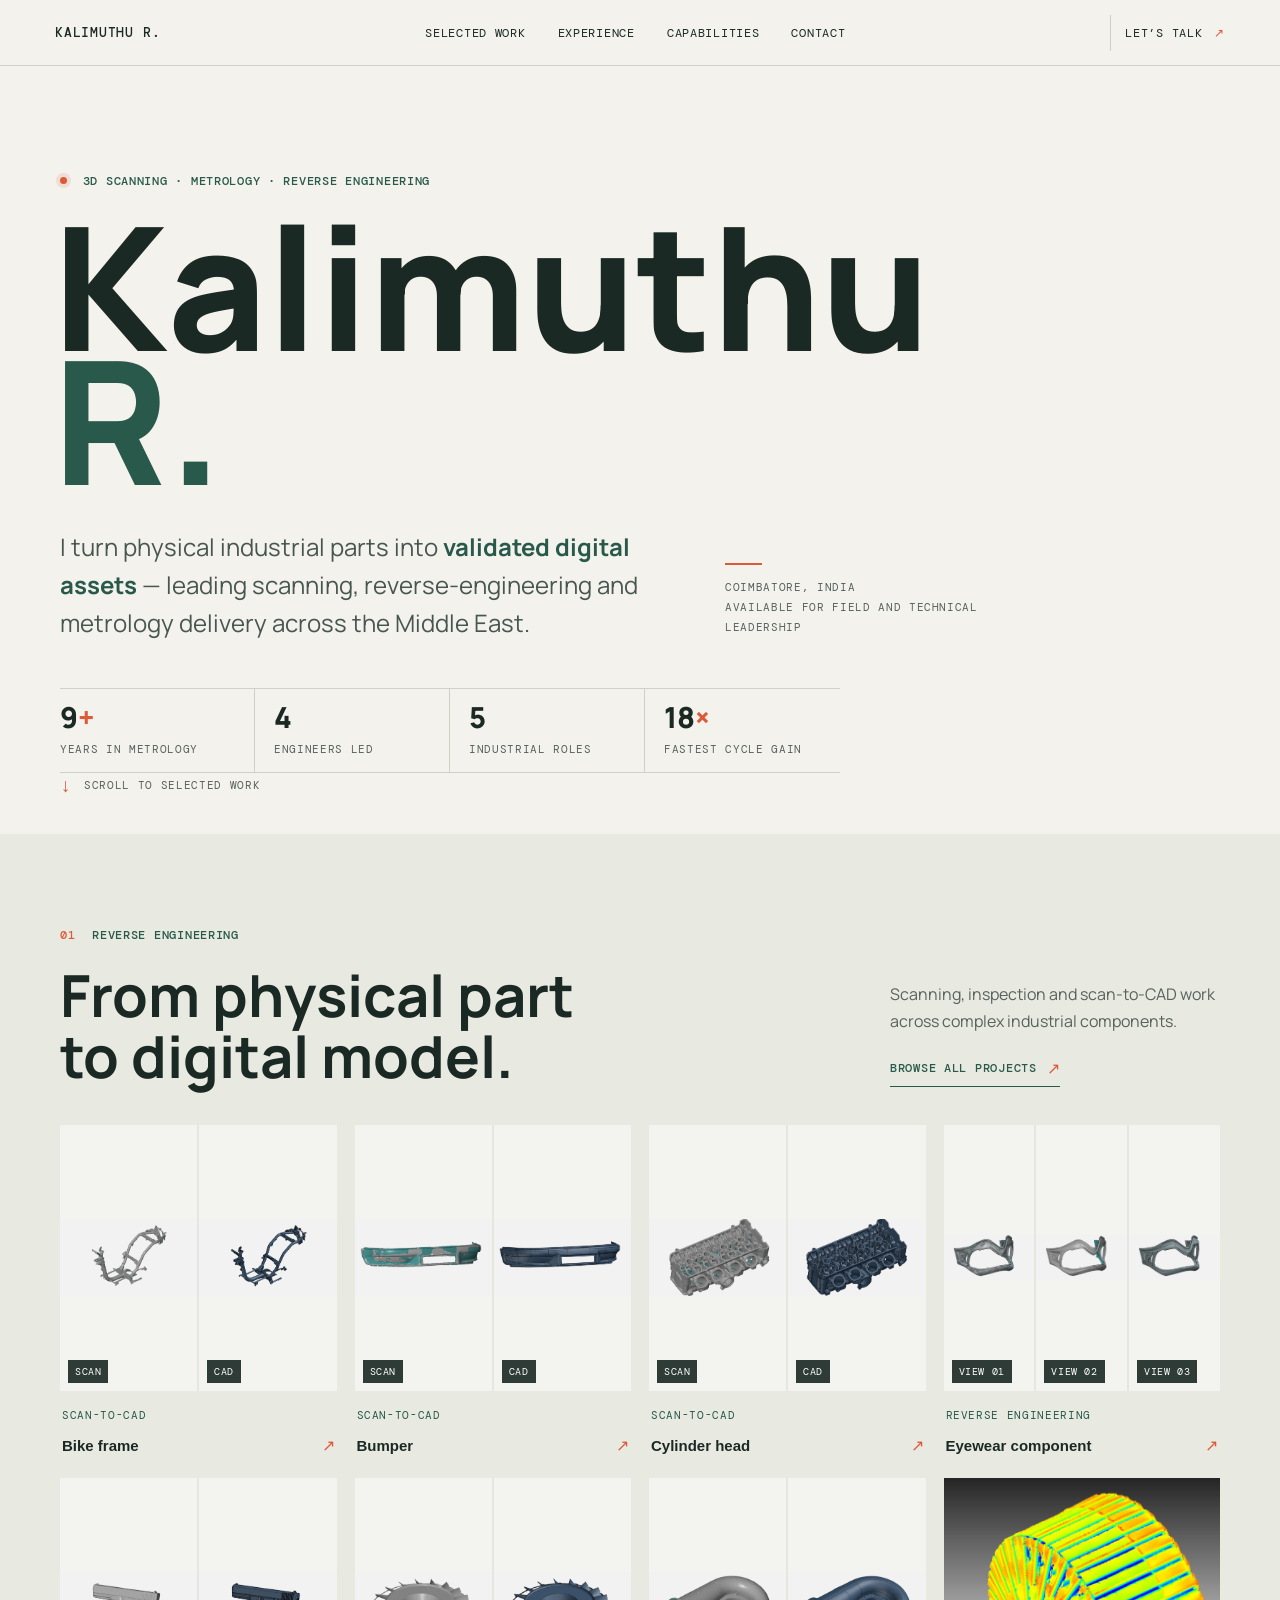
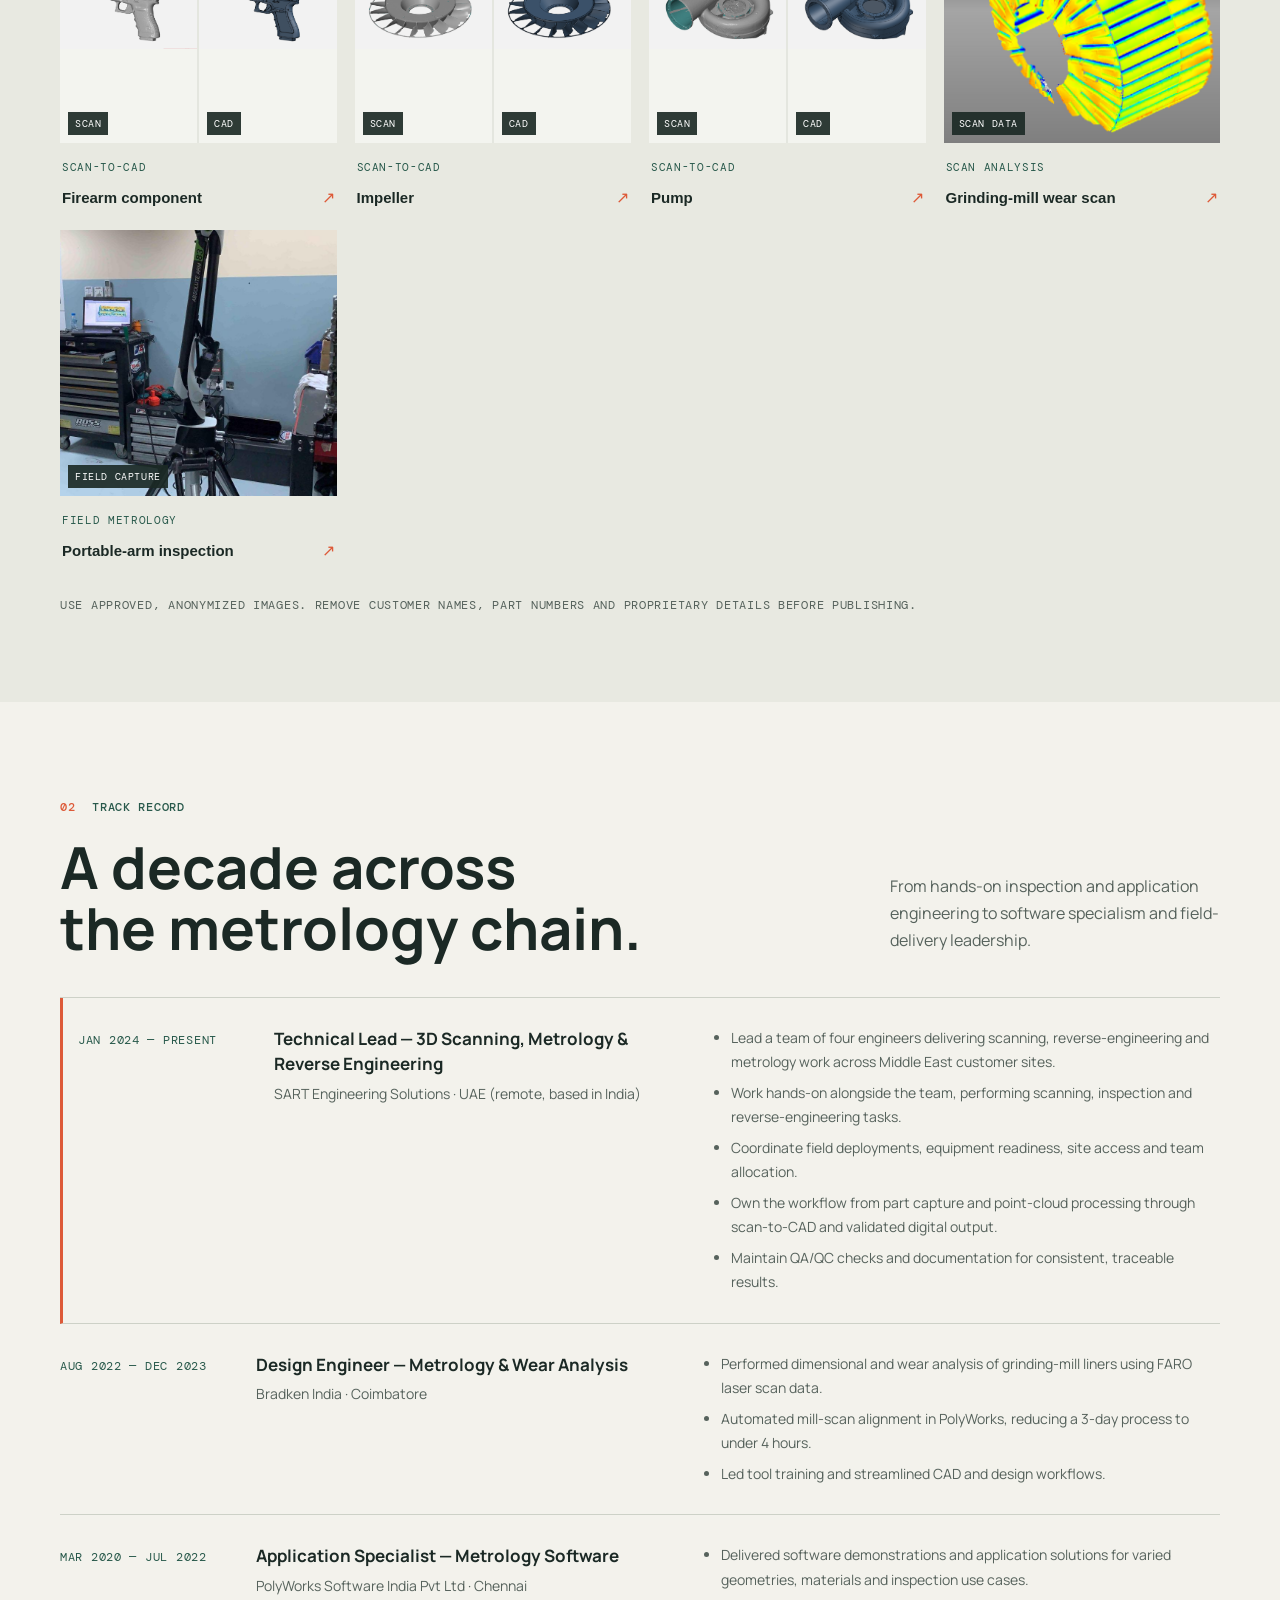
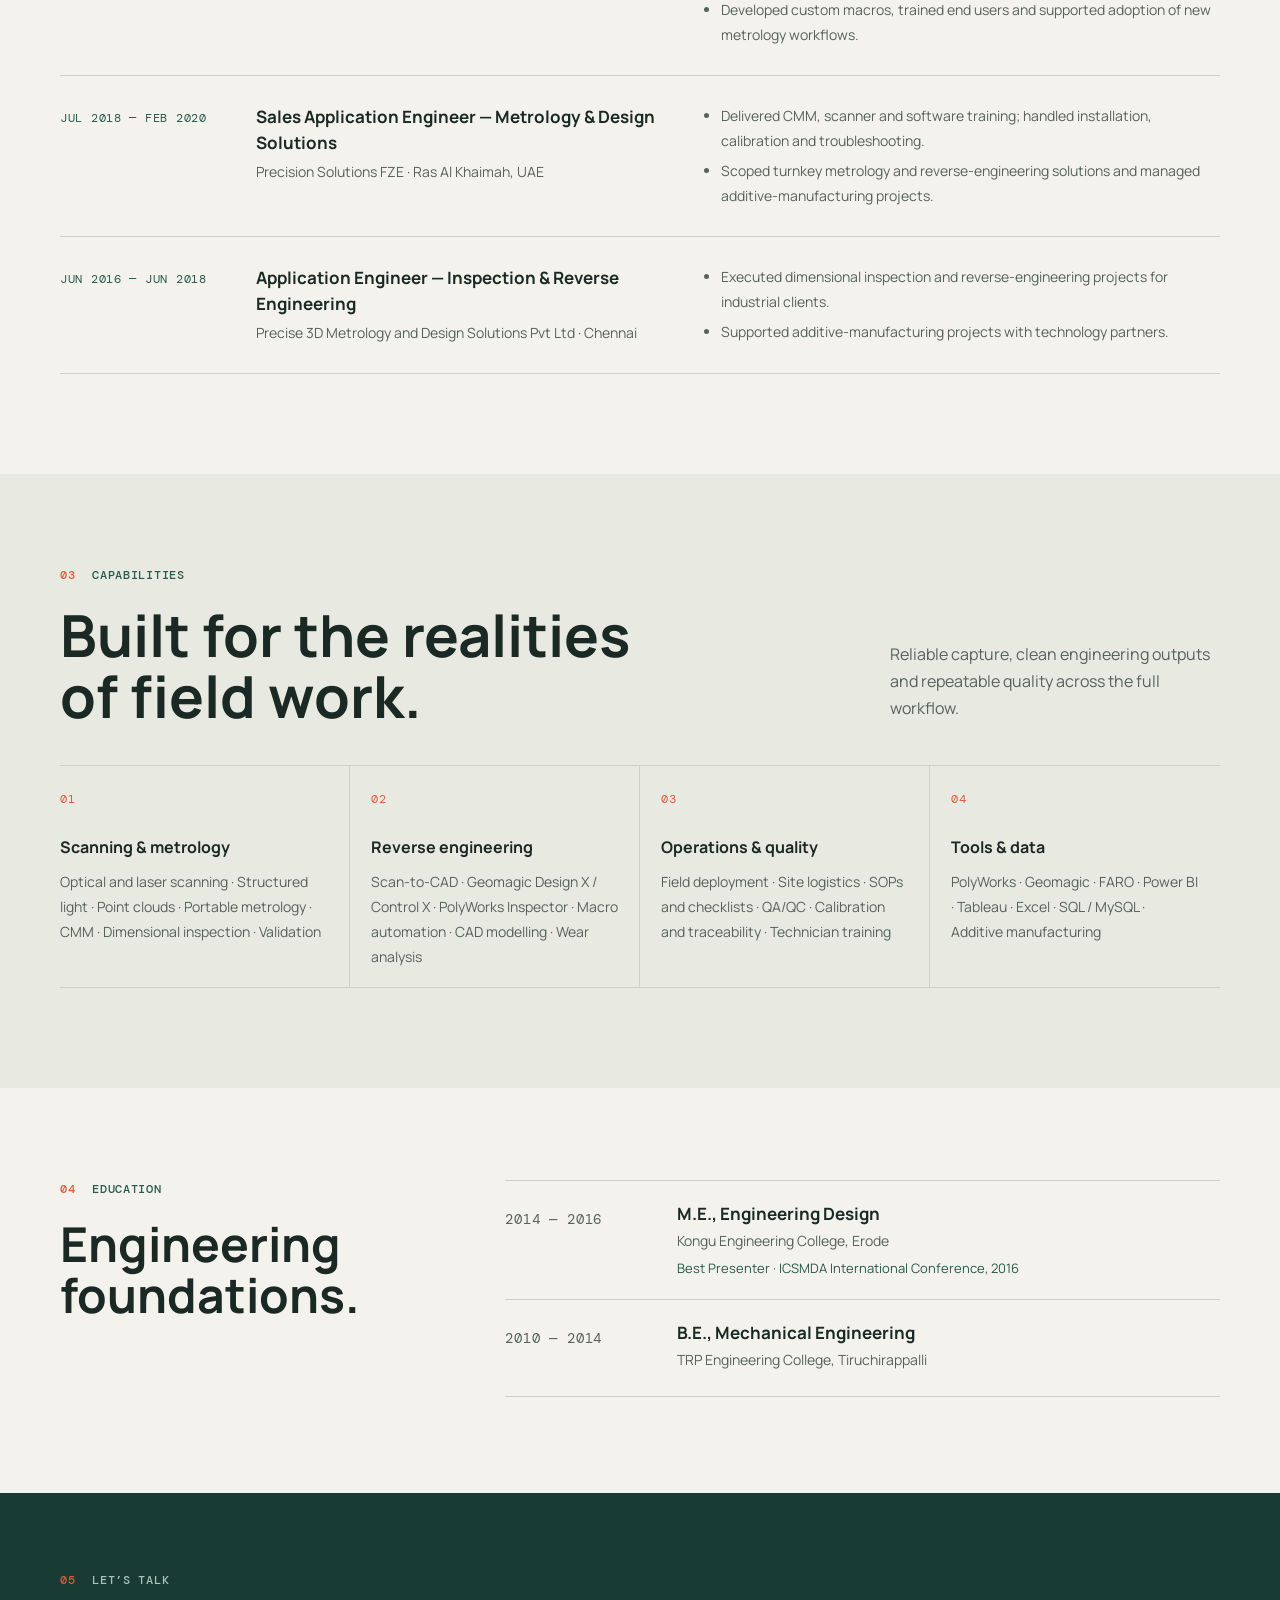
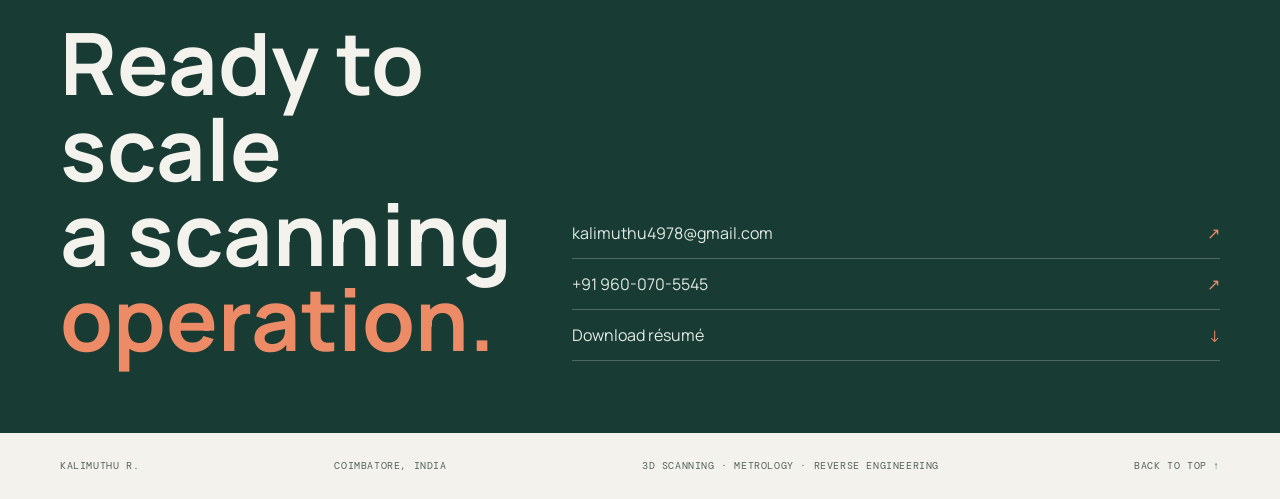
==== commit 2f36060c: "Keep name navigation visible while scrolling" ====
--- a/index.html
+++ b/index.html
@@ -19,7 +19,7 @@
   </head>
   <body>
     <header class="topbar">
-      <a class="wordmark" href="#top" aria-label="Kalimuthu R. home">KR<span> / </span>METROLOGY</a>
+      <a class="wordmark" href="#top" aria-label="Kalimuthu R. home">Kalimuthu R.</a>
       <nav aria-label="Main navigation">
         <a href="#work">Selected work</a>
         <a href="#experience">Experience</a>
--- a/styles.css
+++ b/styles.css
@@ -3,7 +3,7 @@
   --paper: #f3f2ec;
   --paper-deep: #e8e9e1;
   --ink: #1b2925;
-  --muted: #66716c;
+  --muted: #56625c;
   --line: #cdd1c7;
   --green: #28594b;
   --green-dark: #183c33;
@@ -20,26 +20,27 @@
 body { margin: 0; background: var(--paper); color: var(--ink); }
 a { color: inherit; }
 .section-wrap { width: min(1160px, calc(100% - 64px)); margin-inline: auto; }
-.topbar { height: 66px; padding: 0 4.3vw; display: flex; align-items: center; justify-content: space-between; gap: 32px; border-bottom: 1px solid var(--line); background: var(--paper); }
+.topbar { position: sticky; top: 0; z-index: 20; height: 66px; padding: 0 4.3vw; display: flex; align-items: center; justify-content: space-between; gap: 32px; border-bottom: 1px solid var(--line); background: var(--paper); }
+section[id] { scroll-margin-top: 82px; }
 .wordmark, .topbar nav a, .topbar-cta, .eyebrow, .hero-note, .stats small, .hero-scroll, .project-meta, .result-line, .image-guidance, .role-date, .cap-number, .photo-placeholder, .photo-caption, .footer { font-family: var(--mono); text-transform: uppercase; letter-spacing: .06em; }
-.wordmark { text-decoration: none; font-size: 12px; font-weight: 500; white-space: nowrap; }
+.wordmark { text-decoration: none; font-size: 13px; font-weight: 500; white-space: nowrap; }
 .wordmark span { color: var(--signal); }
 .topbar nav { display: flex; align-items: center; gap: clamp(16px, 2.5vw, 36px); }
-.topbar nav a, .topbar-cta { font-size: 10px; text-decoration: none; transition: color .2s ease; }
+.topbar nav a, .topbar-cta { font-size: 12px; text-decoration: none; transition: color .2s ease; }
 .topbar nav a:hover, .topbar-cta:hover { color: var(--signal); }
 .topbar-cta { padding: 10px 0 10px 14px; border-left: 1px solid var(--line); white-space: nowrap; }
 .topbar-cta span { color: var(--signal); padding-left: 4px; }
 .hero { min-height: 690px; padding-top: 106px; padding-bottom: 36px; display: flex; flex-direction: column; justify-content: space-between; position: relative; }
 .hero::before { content: ""; position: absolute; z-index: 0; inset: 0; pointer-events: none; opacity: .34; background-image: linear-gradient(to right, transparent 49.7%, #d9dcd4 50%, transparent 50.3%), linear-gradient(to bottom, transparent 49.7%, #d9dcd4 50%, transparent 50.3%); background-size: 96px 96px; mask-image: linear-gradient(to bottom, #000 0%, transparent 82%); }
 .hero-copy, .hero-scroll { position: relative; z-index: 1; }
-.eyebrow { margin: 0; color: var(--green); font-size: 10px; font-weight: 500; line-height: 1.6; }
+.eyebrow { margin: 0; color: var(--green); font-size: 12px; font-weight: 500; line-height: 1.6; }
 .status-dot { display: inline-block; width: 7px; height: 7px; margin-right: 8px; border-radius: 50%; background: var(--signal); vertical-align: 1px; box-shadow: 0 0 0 4px #dd5a3824; }
 .hero h1 { margin: 28px 0 26px -7px; font-size: 172px; font-weight: 800; line-height: .78; letter-spacing: 0; }
 .hero h1 span { color: var(--green); }
 .hero-bottom { display: flex; align-items: end; justify-content: space-between; gap: 40px; max-width: 950px; }
 .hero-intro { max-width: 625px; margin: 14px 0 0; font-size: 24px; line-height: 1.6; color: #485650; }
 .hero-intro strong { color: var(--green); font-weight: 700; }
-.hero-note { min-width: 220px; padding-bottom: 5px; font-size: 9px; line-height: 1.8; color: var(--muted); }
+.hero-note { min-width: 220px; padding-bottom: 5px; font-size: 11px; line-height: 1.8; color: var(--muted); }
 .note-rule { display: block; width: 37px; height: 2px; margin-bottom: 13px; background: var(--signal); }
 .stats { width: min(780px, 100%); margin-top: 45px; display: grid; grid-template-columns: repeat(4, 1fr); border-block: 1px solid var(--line); }
 .stats div { min-height: 83px; padding: 14px 19px 12px; border-right: 1px solid var(--line); }
@@ -47,16 +48,16 @@
 .stats div:last-child { border: 0; }
 .stats strong { display: block; font-size: 29px; line-height: 1; font-weight: 800; }
 .stats strong span { color: var(--signal); }
-.stats small { display: block; margin-top: 10px; color: var(--muted); font-size: 9px; line-height: 1.4; }
-.hero-scroll { display: inline-flex; align-items: center; gap: 12px; width: fit-content; color: var(--muted); font-size: 9px; text-decoration: none; }
+.stats small { display: block; margin-top: 10px; color: var(--muted); font-size: 11px; line-height: 1.4; }
+.hero-scroll { display: inline-flex; align-items: center; gap: 12px; width: fit-content; color: var(--muted); font-size: 11px; text-decoration: none; }
 .hero-scroll span { color: var(--signal); font-size: 19px; }
 .work-section { padding: 92px 0 86px; background: var(--paper-deep); }
 .section-heading { display: flex; align-items: end; justify-content: space-between; gap: 50px; margin-bottom: 38px; }
 .section-index { margin-right: 9px; color: var(--signal); }
 .section-heading h2, .field-copy h2, .education-heading h2 { margin: 20px 0 0; font-size: 58px; line-height: 1.05; letter-spacing: 0; font-weight: 700; }
-.section-summary { max-width: 330px; margin: 0 0 4px; color: var(--muted); font-size: 14px; line-height: 1.8; }
+.section-summary { max-width: 330px; margin: 0 0 4px; color: var(--muted); font-size: 16px; line-height: 1.7; }
 .work-actions { display: grid; justify-items: start; gap: 18px; }
-.gallery-open { padding: 0 0 7px; display: inline-flex; align-items: center; gap: 10px; border: 0; border-bottom: 1px solid var(--green); background: transparent; color: var(--green); font: 500 10px var(--mono); letter-spacing: .06em; text-transform: uppercase; cursor: pointer; }
+.gallery-open { padding: 0 0 7px; display: inline-flex; align-items: center; gap: 10px; border: 0; border-bottom: 1px solid var(--green); background: transparent; color: var(--green); font: 500 12px var(--mono); letter-spacing: .06em; text-transform: uppercase; cursor: pointer; }
 .gallery-open span { color: var(--signal); font-size: 16px; }
 .gallery-open:hover { color: var(--signal); border-color: var(--signal); }
 .project-grid { display: grid; grid-template-columns: repeat(4, minmax(0, 1fr)); gap: 18px; align-items: start; }
@@ -67,20 +68,20 @@
 .project-image { position: relative; min-width: 0; min-height: 0; display: block; overflow: hidden; background: #f3f4ef; }
 .project-image img { display: block; width: 100%; height: 100%; object-fit: contain; background: #f3f4ef; }
 .project-card-media.single .project-image img { object-fit: cover; }
-.project-image-label { position: absolute; z-index: 1; left: 8px; bottom: 8px; padding: 5px 7px; background: #1b2925d9; color: white; font: 8px var(--mono); letter-spacing: .06em; }
+.project-image-label { position: absolute; z-index: 1; left: 8px; bottom: 8px; padding: 5px 7px; background: #1b2925e8; color: white; font: 10px var(--mono); letter-spacing: .06em; }
 .project-card-caption { min-height: 69px; padding: 13px 2px 0; display: grid; grid-template-columns: 1fr auto; align-items: center; gap: 5px 8px; }
-.project-card-type { grid-column: 1 / -1; margin: 0; color: var(--green); font: 9px var(--mono); letter-spacing: .06em; text-transform: uppercase; }
-.project-card-caption strong { font-size: 13px; line-height: 1.35; font-weight: 700; }
+.project-card-type { grid-column: 1 / -1; margin: 0; color: var(--green); font: 11px var(--mono); letter-spacing: .06em; text-transform: uppercase; }
+.project-card-caption strong { font-size: 15px; line-height: 1.4; font-weight: 700; }
 .project-card-arrow { color: var(--signal); font-size: 16px; transition: transform .2s ease; }
 .project-card:hover .project-card-arrow { transform: translate(2px, -2px); }
 .project-card:hover .project-image img { transform: scale(1.025); }
 .project-card .project-image img { transition: transform .35s ease; }
-.image-guidance { margin: 30px 0 0; color: var(--muted); font-size: 9px; line-height: 1.7; }
+.image-guidance { margin: 30px 0 0; color: var(--muted); font-size: 12px; line-height: 1.7; }
 .field-section { padding: 88px 0; background: var(--green-dark); color: var(--paper); }
 .field-layout { display: grid; grid-template-columns: .72fr 1.28fr; align-items: center; gap: 64px; }
 .field-copy .eyebrow { color: #a9c2b4; }
 .field-copy h2 { margin-top: 25px; font-size: clamp(38px, 5vw, 60px); }
-.field-copy > p:last-child { max-width: 320px; margin: 18px 0 0; color: #c0cdc6; font-size: 14px; line-height: 1.8; }
+.field-copy > p:last-child { max-width: 320px; margin: 18px 0 0; color: #c0cdc6; font-size: 16px; line-height: 1.8; }
 .field-photo { height: 440px; background-color: #33564a; background-image: linear-gradient(135deg, #31594b 0%, #23443b 100%); }
 .field-photo .photo-placeholder { color: #d3e0d8; }
 .field-photo .photo-placeholder small { color: #b2c3b8; }
@@ -88,36 +89,36 @@
 .timeline { border-top: 1px solid var(--line); }
 .role { display: grid; grid-template-columns: 170px minmax(240px, .82fr) minmax(270px, 1fr); gap: 26px; padding: 28px 0; border-bottom: 1px solid var(--line); }
 .role-current { border-left: 3px solid var(--signal); padding-left: 15px; }
-.role-date { margin: 4px 0 0; color: var(--green); font-size: 9px; line-height: 1.7; }
+.role-date { margin: 4px 0 0; color: var(--green); font-size: 12px; line-height: 1.7; }
 .role h3 { margin: 0; font-size: 17px; line-height: 1.5; }
-.role-company { margin: 6px 0 0; color: var(--muted); font-size: 12px; line-height: 1.6; }
-.role ul { margin: 0; padding-left: 16px; color: var(--muted); font-size: 12px; line-height: 1.75; }
+.role-company { margin: 6px 0 0; color: var(--muted); font-size: 14px; line-height: 1.6; }
+.role ul { margin: 0; padding-left: 16px; color: var(--muted); font-size: 14px; line-height: 1.75; }
 .role li + li { margin-top: 6px; }
 .capabilities-section { padding: 92px 0 100px; background: var(--paper-deep); }
 .capability-grid { display: grid; grid-template-columns: repeat(4, 1fr); border-block: 1px solid var(--line); }
 .capability-grid article { min-height: 207px; padding: 20px 21px 18px; border-right: 1px solid var(--line); }
 .capability-grid article:first-child { padding-left: 0; }
 .capability-grid article:last-child { border: 0; }
-.cap-number { color: var(--signal); font-size: 10px; }
+.cap-number { color: var(--signal); font-size: 12px; }
 .capability-grid h3 { margin: 28px 0 11px; font-size: 16px; }
-.capability-grid p { margin: 0; color: var(--muted); font-size: 12px; line-height: 1.8; }
+.capability-grid p { margin: 0; color: var(--muted); font-size: 14px; line-height: 1.8; }
 .education-section { display: grid; grid-template-columns: .7fr 1.3fr; gap: 60px; padding-top: 92px; padding-bottom: 96px; }
 .education-heading h2 { font-size: 48px; }
 .education-list article { display: grid; grid-template-columns: 150px 1fr; gap: 22px; padding: 21px 0; border-bottom: 1px solid var(--line); }
 .education-list article:first-child { border-top: 1px solid var(--line); }
 .education-list h3 { margin: 0; font-size: 17px; }
-.education-list p { margin: 6px 0; color: var(--muted); font-size: 12px; }
-.education-list small { color: var(--green); font-size: 11px; }
+.education-list p { margin: 6px 0; color: var(--muted); font-size: 14px; }
+.education-list small { color: var(--green); font-size: 13px; }
 .contact-section { padding: 78px 0 72px; background: var(--green-dark); color: var(--paper); }
 .contact-inner { display: grid; grid-template-columns: 1fr 1.4fr; column-gap: 50px; align-items: start; }
 .contact-inner .eyebrow { color: #a9c2b4; }
 .contact-inner h2 { grid-column: 1; margin: 30px 0 0; font-size: 86px; line-height: .99; }
 .contact-inner h2 em { color: #ee8b67; font-style: normal; }
 .contact-links { grid-column: 2; grid-row: 2; align-self: end; display: flex; flex-direction: column; margin-top: 48px; }
-.contact-links a { display: flex; align-items: center; justify-content: space-between; gap: 20px; padding: 14px 0; border-bottom: 1px solid #ffffff3b; color: #e0e9e3; font-size: 14px; text-decoration: none; }
+.contact-links a { display: flex; align-items: center; justify-content: space-between; gap: 20px; padding: 14px 0; border-bottom: 1px solid #ffffff3b; color: #e0e9e3; font-size: 16px; text-decoration: none; }
 .contact-links a span { color: #ee8b67; }
 .contact-links a:hover { color: white; }
-.footer { min-height: 66px; display: flex; justify-content: space-between; align-items: center; gap: 20px; color: var(--muted); font-size: 8px; }
+.footer { min-height: 66px; display: flex; justify-content: space-between; align-items: center; gap: 20px; color: var(--muted); font-size: 10px; }
 .footer a { text-decoration: none; }
 
 .gallery-dialog { width: min(1000px, calc(100vw - 32px)); max-width: none; max-height: calc(100dvh - 32px); padding: 0; overflow: hidden; border: 1px solid var(--line); background: var(--paper); color: var(--ink); box-shadow: 0 24px 90px #101c1870; }
@@ -137,12 +138,12 @@
 .gallery-images.count-3 .project-image:last-child { grid-column: 1 / -1; height: min(20vh, 180px); }
 .gallery-caption { padding-top: 17px; }
 .gallery-caption h3 { margin: 7px 0 5px; font-size: 25px; line-height: 1.2; }
-.gallery-caption > p:last-child { margin: 0; color: var(--muted); font-size: 13px; line-height: 1.6; }
+.gallery-caption > p:last-child { margin: 0; color: var(--muted); font-size: 16px; line-height: 1.6; }
 .gallery-controls { padding-top: 21px; display: grid; grid-template-columns: 1fr auto auto 1fr; align-items: center; border-top: 1px solid var(--line); margin-top: 20px; }
-.gallery-arrow { padding: 8px 0; display: inline-flex; align-items: center; gap: 9px; width: fit-content; border: 0; background: transparent; color: var(--green); font: 10px var(--mono); text-transform: uppercase; cursor: pointer; }
+.gallery-arrow { padding: 8px 0; display: inline-flex; align-items: center; gap: 9px; width: fit-content; border: 0; background: transparent; color: var(--green); font: 12px var(--mono); text-transform: uppercase; cursor: pointer; }
 .gallery-arrow:last-child { justify-self: end; }
 .gallery-arrow span { color: var(--signal); font-size: 16px; }
-.gallery-count { color: var(--muted); font: 9px var(--mono); letter-spacing: .06em; }
+.gallery-count { color: var(--muted); font: 11px var(--mono); letter-spacing: .06em; }
 .gallery-dots { display: flex; gap: 2px; }
 .gallery-dots button { width: 24px; height: 24px; padding: 0; display: grid; place-items: center; border: 0; background: transparent; cursor: pointer; }
 .gallery-dots button::before { width: 7px; height: 7px; border-radius: 50%; background: var(--line); content: ""; }
@@ -151,14 +152,13 @@
 @media (max-width: 800px) {
   .topbar { padding-inline: 24px; }
   .topbar nav { gap: 14px; }
-  .topbar nav a { font-size: 9px; }
+  .topbar nav a { font-size: 11px; }
   .topbar-cta { display: none; }
   .section-wrap { width: min(100% - 48px, 650px); }
   .hero { min-height: 630px; padding-top: 88px; }
   .hero h1 { font-size: 130px; }
   .hero-intro { font-size: 20px; }
   .section-heading h2, .field-copy h2 { font-size: 48px; }
-  .project-info h3 { font-size: 30px; }
   .education-heading h2 { font-size: 42px; }
   .contact-inner h2 { font-size: 68px; }
   .hero-bottom { align-items: start; flex-direction: column; gap: 17px; }
@@ -185,19 +185,19 @@
 
 @media (max-width: 540px) {
   .section-wrap { width: calc(100% - 36px); }
-  .topbar { height: auto; min-height: 58px; padding-inline: 18px; }
-  .wordmark { font-size: 10px; }
-  .topbar nav { gap: 10px; }
-  .topbar nav a { font-family: var(--mono); font-size: 8px; }
+  .topbar { height: auto; min-height: 58px; padding-inline: 18px; gap: 16px; }
+  .wordmark { font-size: 11px; }
+  .topbar nav { gap: 8px; }
+  .topbar nav a { font-family: var(--mono); font-size: 10px; }
   .topbar nav a:nth-child(3) { display: none; }
   .hero { min-height: 640px; padding-top: 84px; }
-  .hero .eyebrow { max-width: 290px; font-size: 9px; }
+  .hero .eyebrow { max-width: 290px; font-size: 10px; }
   .hero h1 { margin-left: -3px; font-size: 68px; }
   .hero-intro { font-size: 17px; }
-  .hero-note { font-size: 8px; }
+  .hero-note { font-size: 10px; }
   .stats div { min-height: 76px; padding: 12px 8px; }
   .stats strong { font-size: 23px; }
-  .stats small { font-size: 8px; }
+  .stats small { font-size: 10px; }
   .work-section, .capabilities-section { padding-block: 68px; }
   .section-heading h2, .field-copy h2, .education-heading h2 { font-size: 38px; }
   .project-card-media { aspect-ratio: 1.3; }
@@ -208,19 +208,18 @@
   .experience-section { padding-block: 68px; }
   .role { grid-template-columns: 1fr; gap: 12px; padding-block: 23px; }
   .role ul { grid-column: 1; }
-  .role h3 { font-size: 16px; }
+  .role h3 { font-size: 17px; }
   .capability-grid article { min-height: 0; padding: 17px 13px 18px; }
   .capability-grid article:first-child, .capability-grid article:nth-child(3) { padding-left: 0; }
   .capability-grid h3 { margin-top: 22px; font-size: 14px; }
-  .capability-grid p { font-size: 11px; }
   .education-section { padding-block: 68px; }
   .education-list article { grid-template-columns: 1fr; gap: 10px; }
   .contact-section { padding-block: 62px; }
   .contact-inner { grid-template-columns: 1fr; }
   .contact-inner h2 { font-size: 53px; }
   .contact-links { grid-column: 1; grid-row: auto; margin-top: 32px; }
-  .contact-links a { font-size: 12px; }
-  .footer { min-height: 80px; flex-wrap: wrap; justify-content: flex-start; padding-block: 17px; font-size: 7px; }
+  .contact-links a { font-size: 14px; }
+  .footer { min-height: 80px; flex-wrap: wrap; justify-content: flex-start; padding-block: 17px; font-size: 10px; }
   .footer span:last-of-type { flex-basis: 100%; order: 2; }
   .footer a { margin-left: auto; }
   .gallery-dialog { width: calc(100vw - 20px); max-height: calc(100dvh - 20px); }
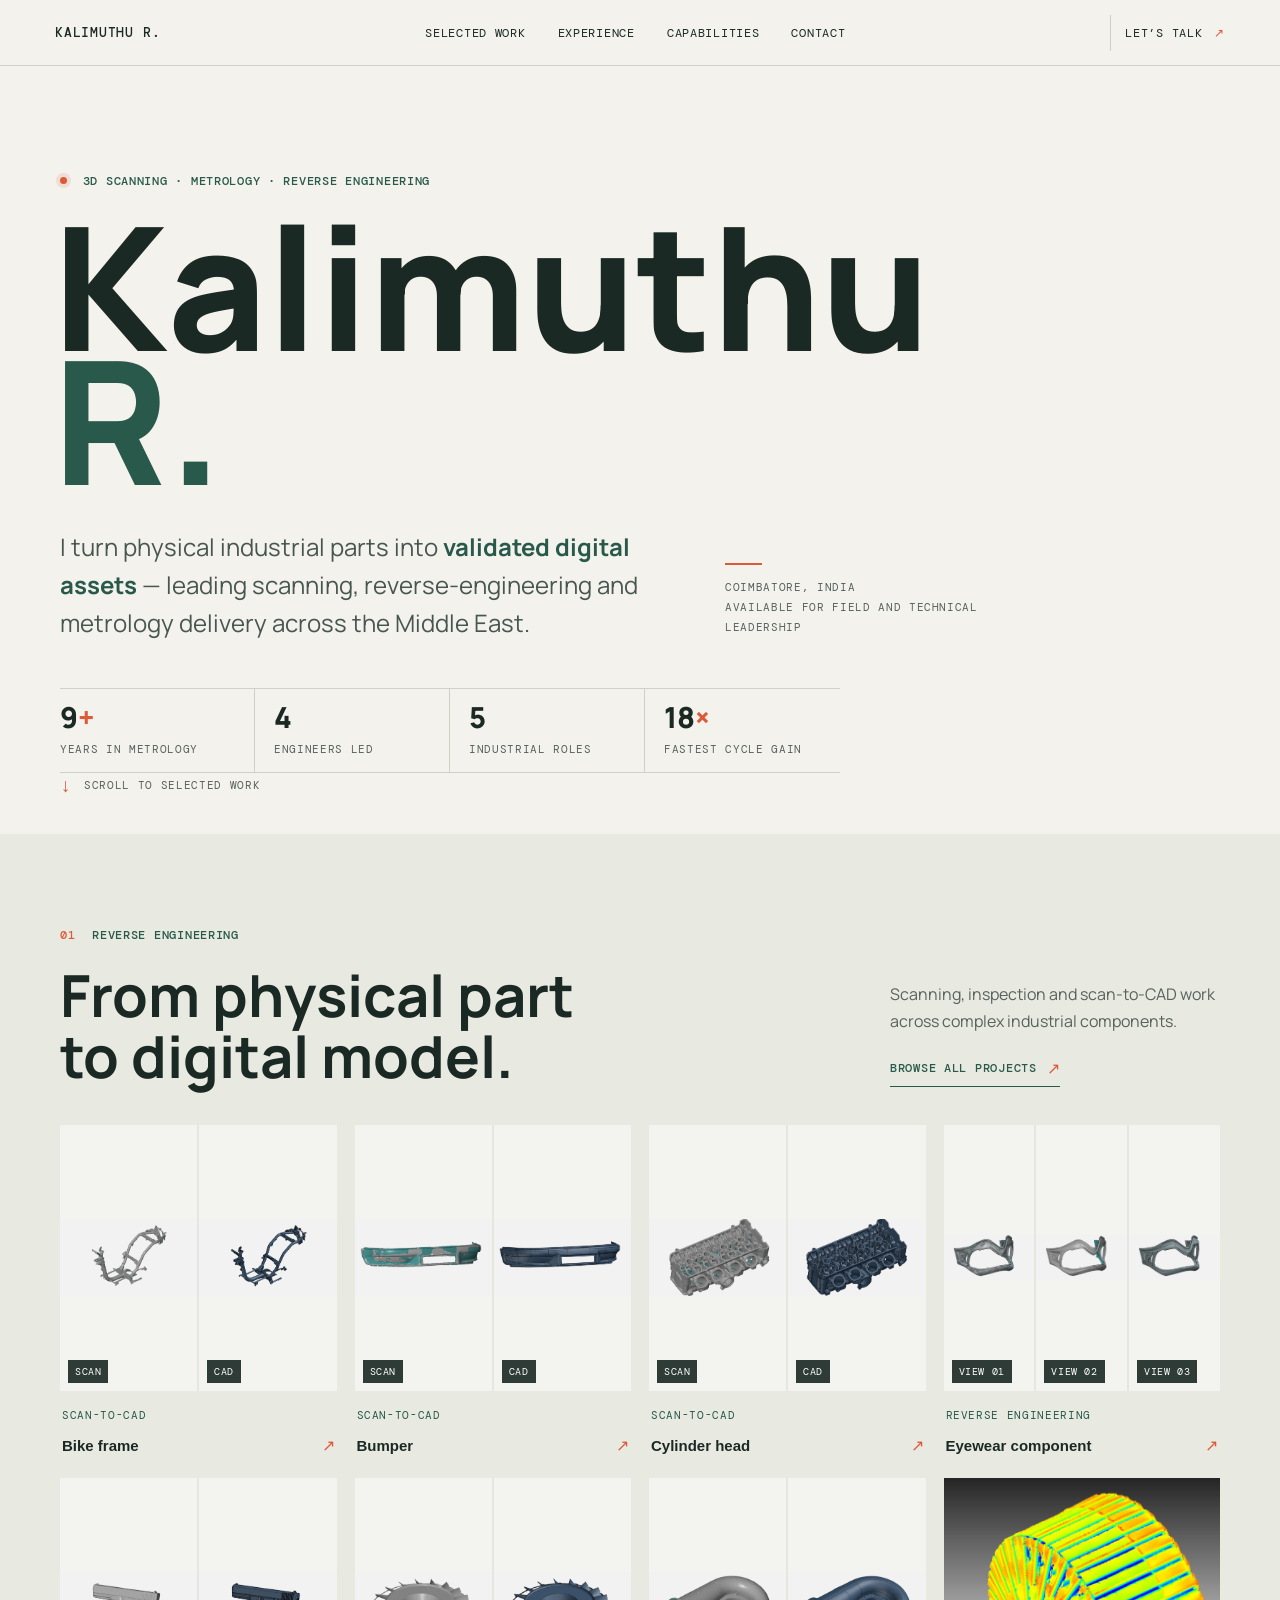
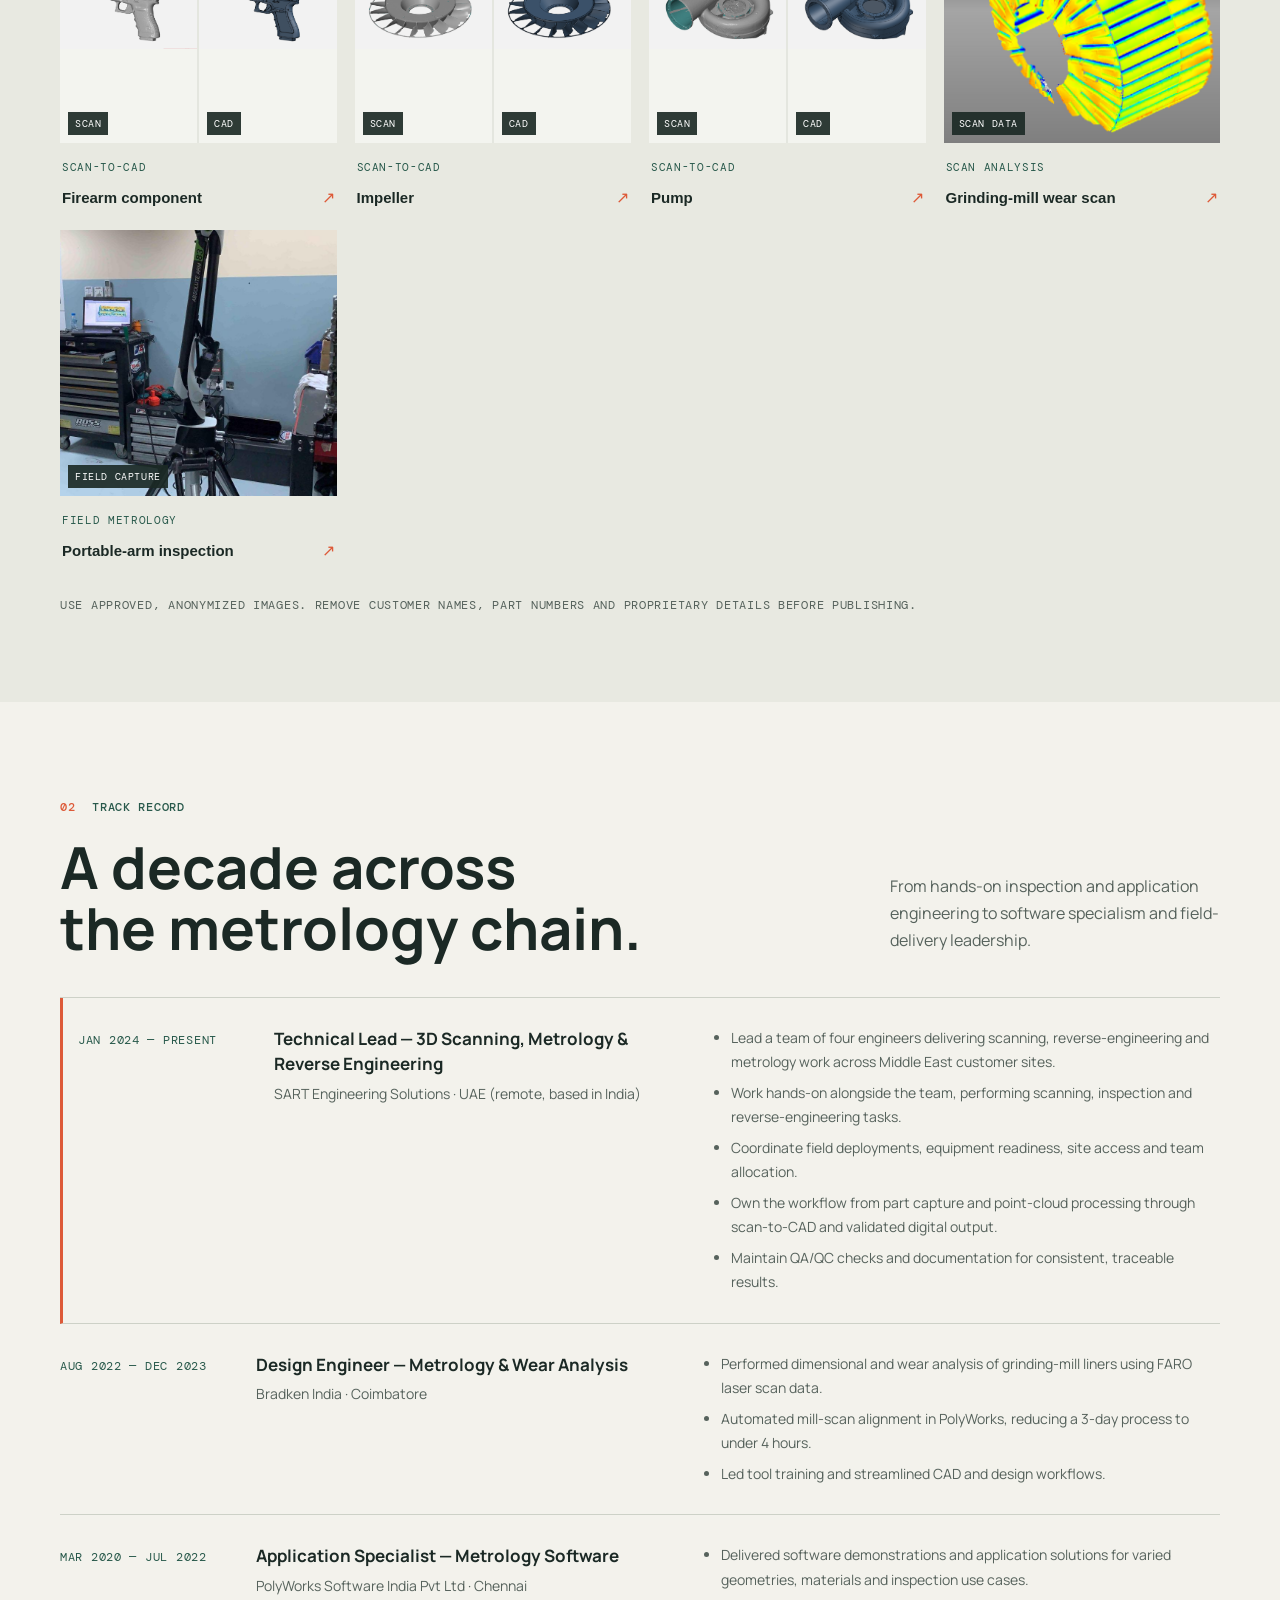
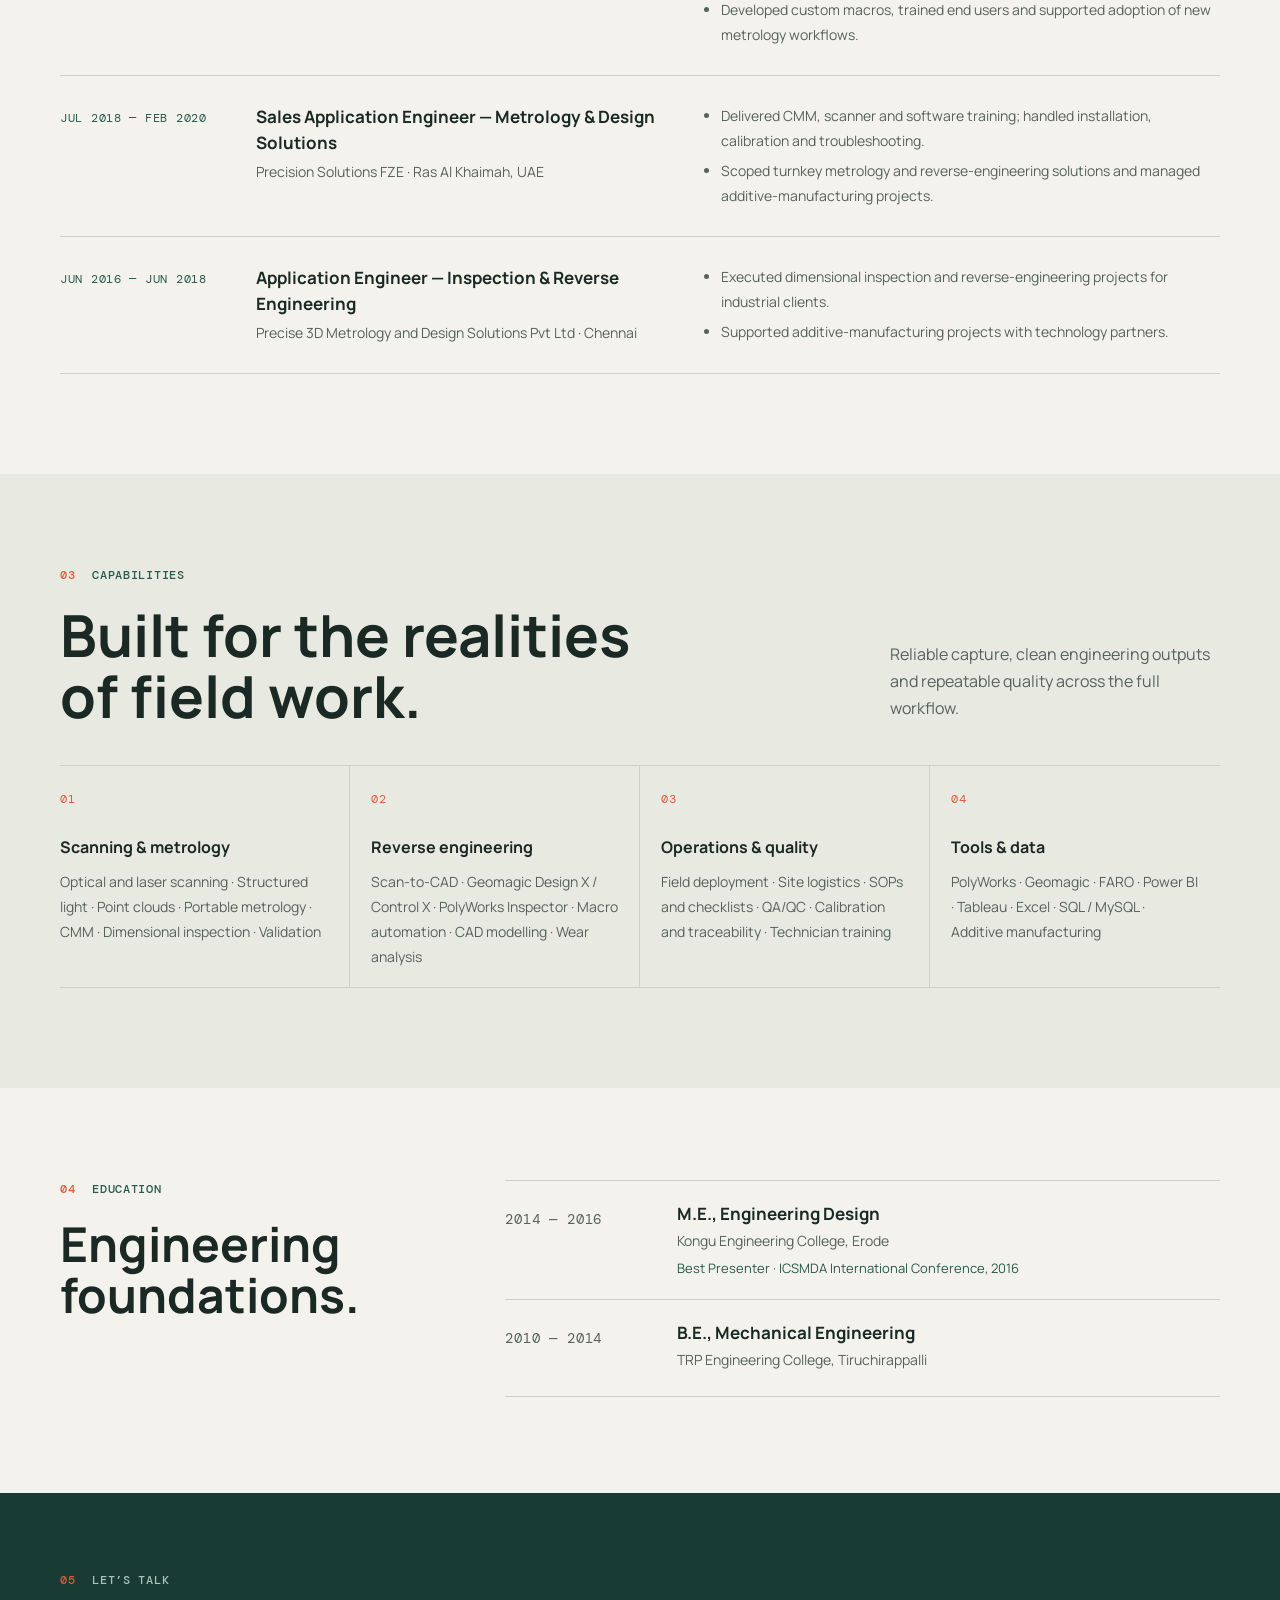
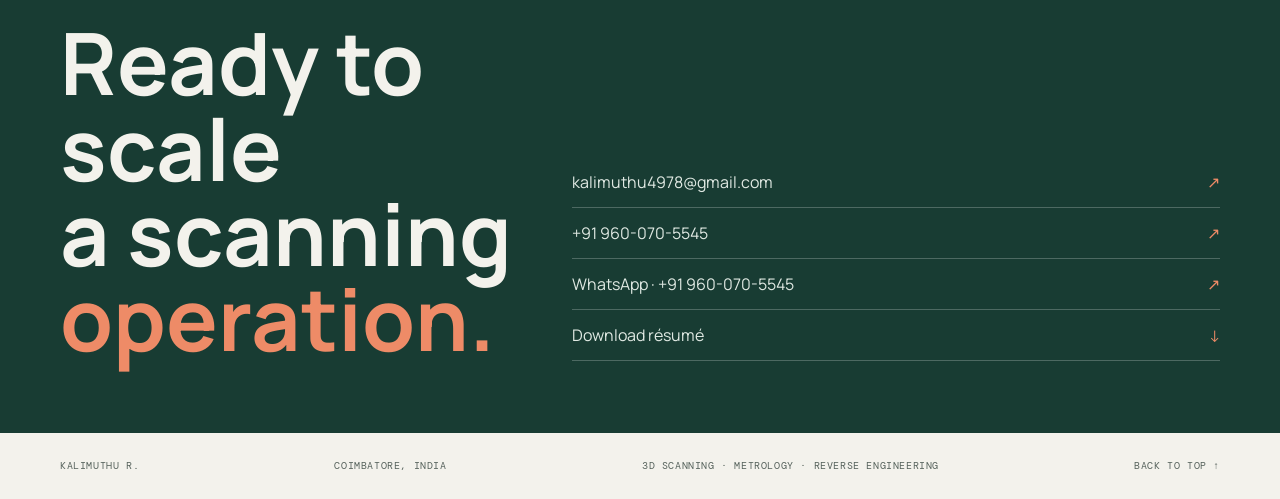
==== commit dee57f95: "Add WhatsApp contact link" ====
--- a/index.html
+++ b/index.html
@@ -152,6 +152,7 @@
           <div class="contact-links">
             <a href="mailto:kalimuthu4978@gmail.com">kalimuthu4978@gmail.com <span aria-hidden="true">↗</span></a>
             <a href="tel:+919600705545">+91 960-070-5545 <span aria-hidden="true">↗</span></a>
+            <a href="https://wa.me/919600705545" target="_blank" rel="noopener noreferrer">WhatsApp · +91 960-070-5545 <span aria-hidden="true">↗</span></a>
             <a href="assets/Kalimuthu_R_Resume.pdf" download>Download résumé <span aria-hidden="true">↓</span></a>
           </div>
         </div>
